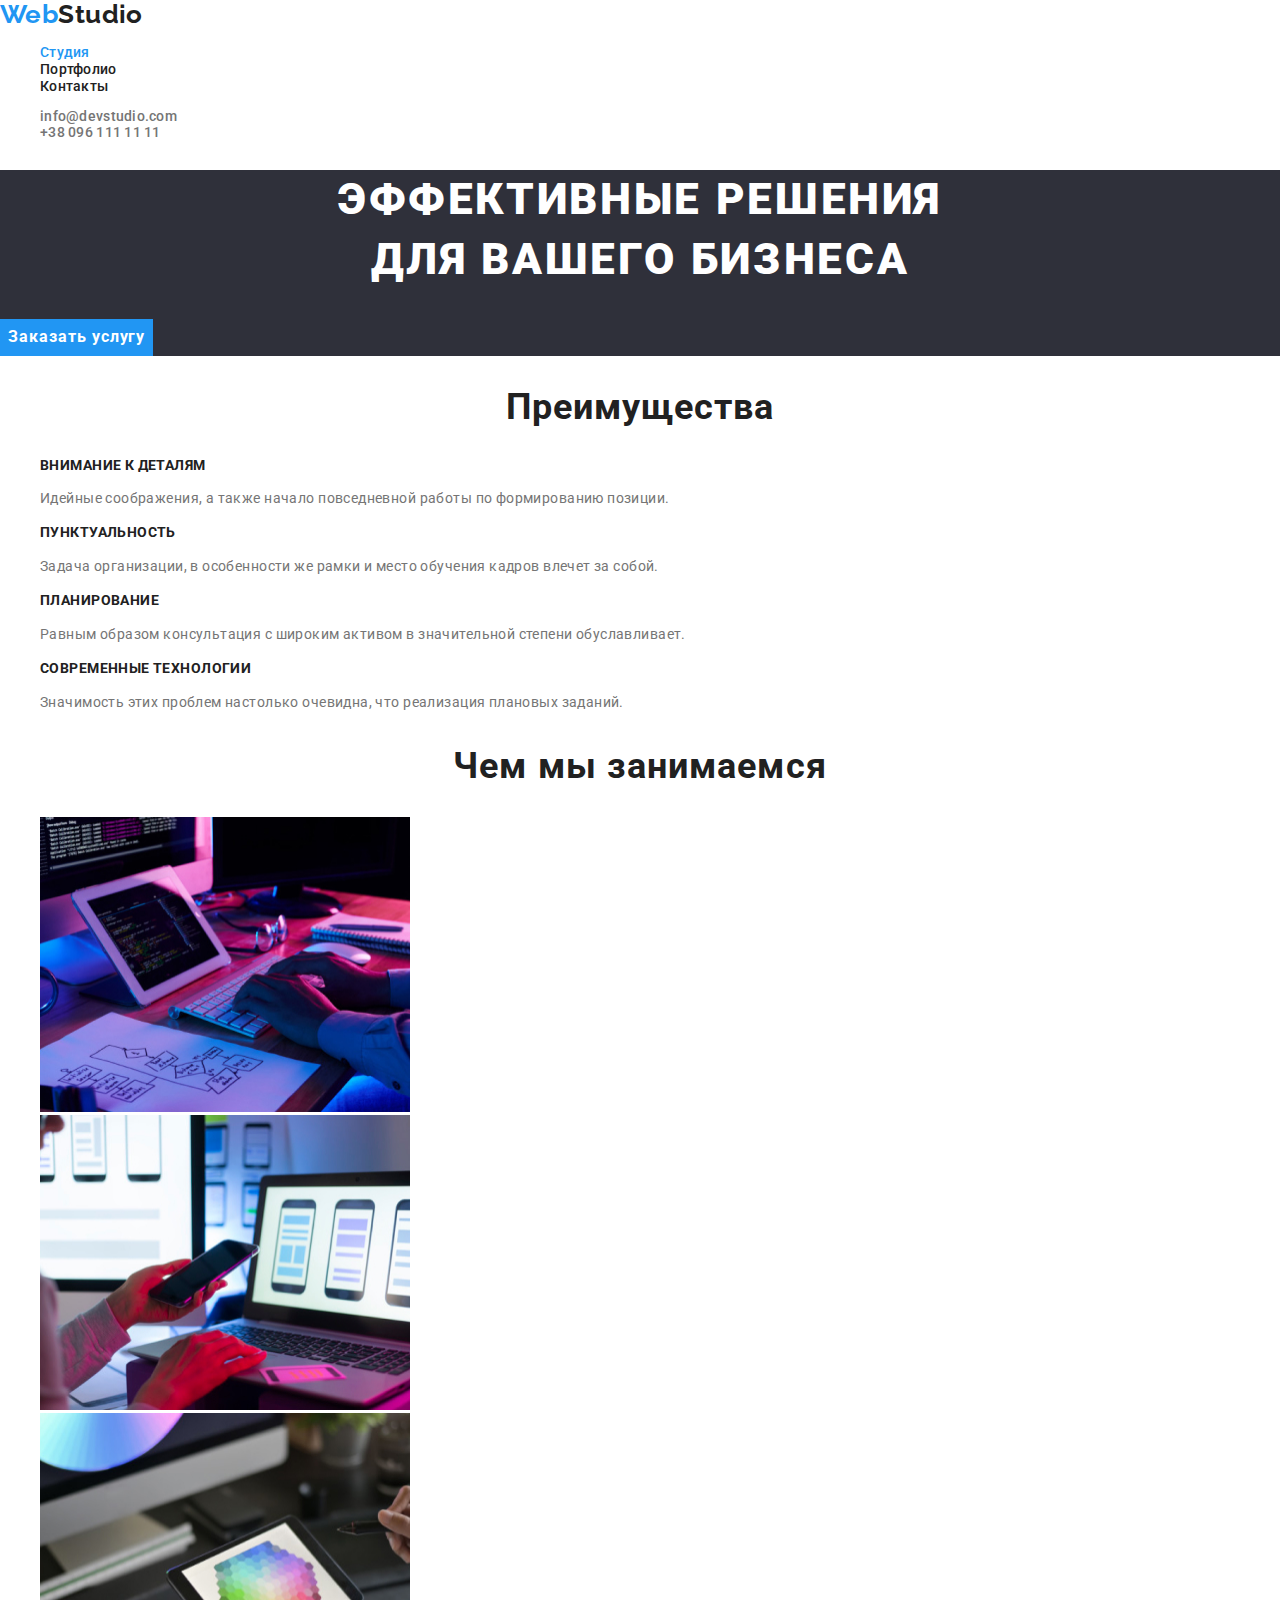
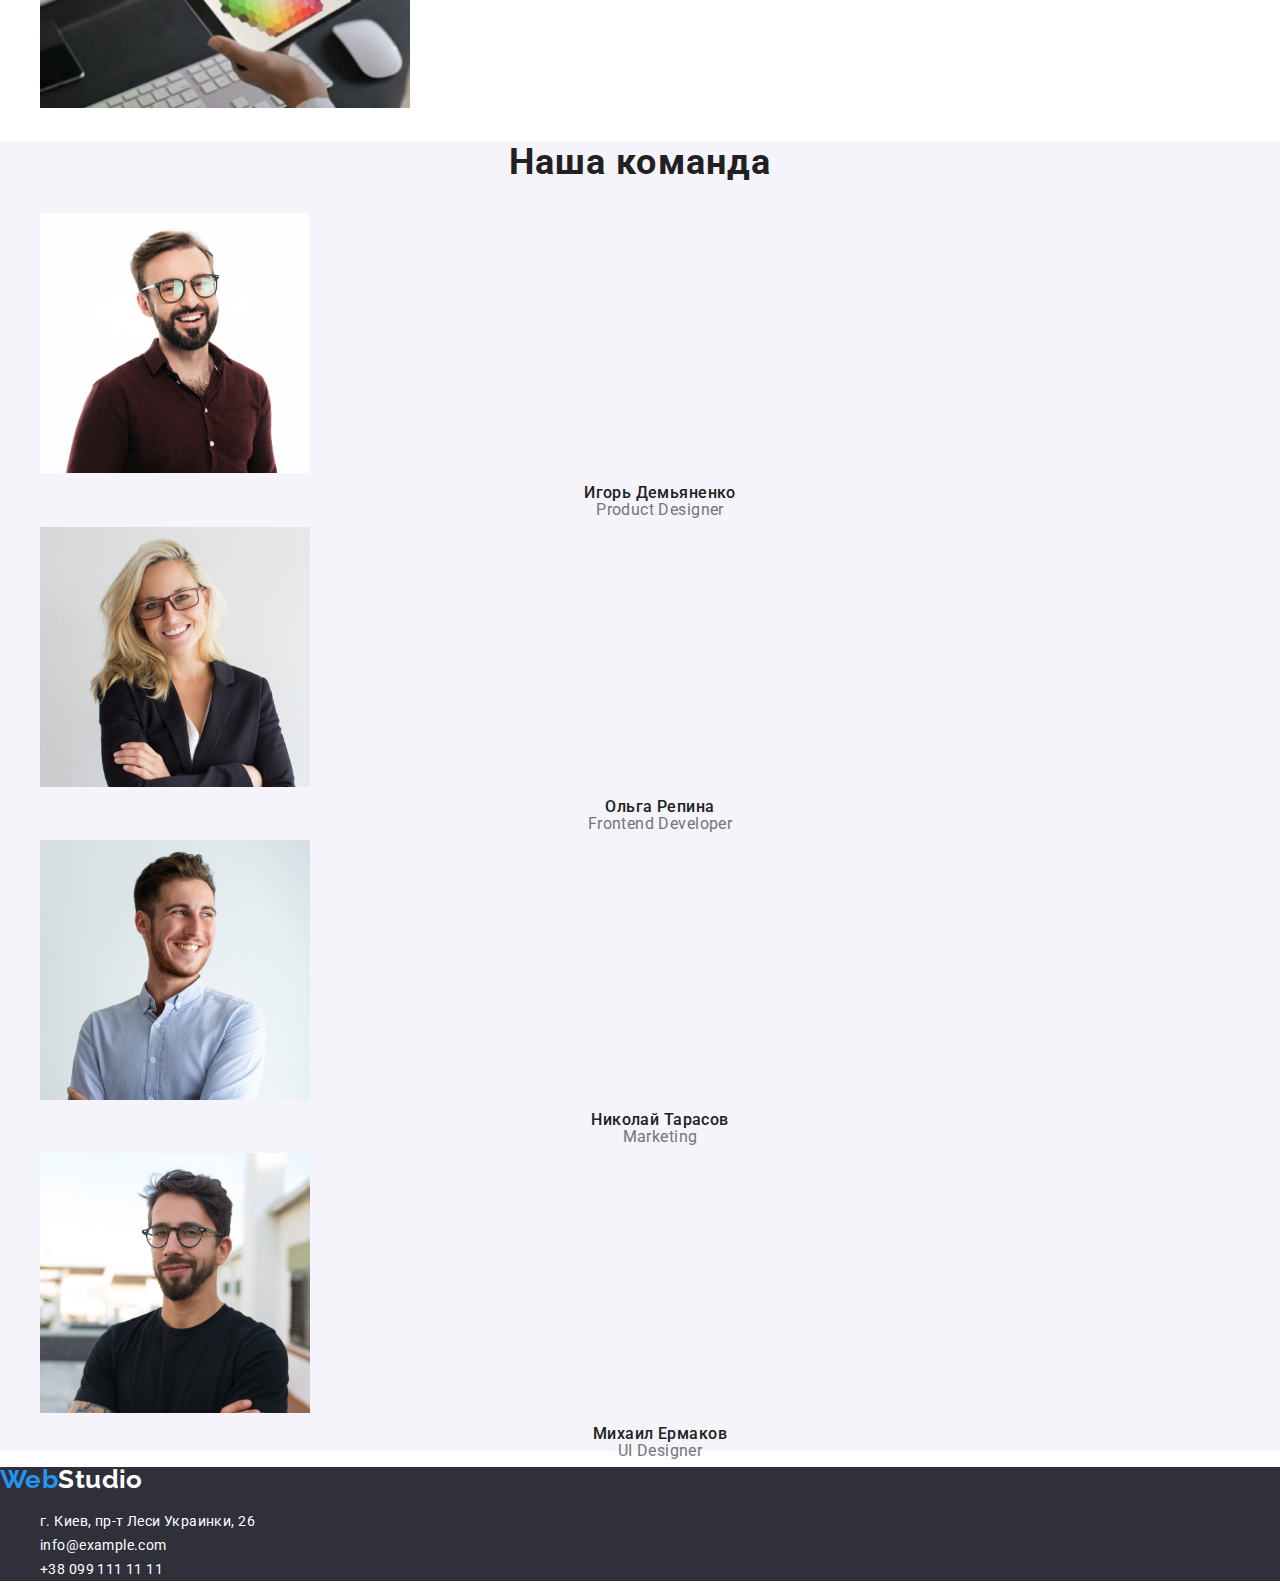
==== index.html @ 08027b49 "Начало работы над ДЗ 3" ====
<!DOCTYPE html>
<html lang="ru">
  <head>
    <meta charset="UTF-8" />
    <meta http-equiv="X-UA-Compatible" content="IE=edge" />
    <meta name="viewport" content="width=device-width, initial-scale=1.0" />
    <title>WebStudio</title>
    <link href="https://fonts.googleapis.com/css2?family=Raleway:wght@700&family=Roboto:wght@400;500;700;900&display=swap" rel="stylesheet">
    <link rel="stylesheet" href="https://cdnjs.cloudflare.com/ajax/libs/modern-normalize/1.1.0/modern-normalize.min.css">
    <link rel="stylesheet" href="./css/styles.css"/>
  </head>
  <body>
   <header>
    <div>
      <nav>
        <a href="#" class="logo">Web<span class="logo-black">Studio</span></a>
        <ul class="site-nav">
          <li><a href="#" class="link current">Студия</a></li>
          <li><a href="./portfolio.html">Портфолио</a></li>
          <li><a href="#">Контакты</a></li>
        </ul>
      </nav>
      <ul class="auth-nav">
        <li><a href="email:info@devstudio.com" class="auth-nav-mail">info@devstudio.com</a></li>
        <li><a href="tel:380961111111" class="auth-nav-mail"></a>+38 096 111 11 11</li>
      </ul>
    </div>
   </header>
   <main>
     <section class="hero">
      <div>
        <h1 class="hero-title">Эффективные решения <br> для вашего бизнеса</h1>
        <button class="button primary" type="button">Заказать услугу</button>
      </div>
     </section>
     <section class="section">
       <div>
        <h2 class="section-title">Преимущества</h2>
        <ul class="features">
          <li>
            <h3 class="title">Внимание к деталям</h3>
            <p class="text">
              Идейные соображения, а также начало повседневной работы по
              формированию позиции.
            </p>
          </li>
          <li>
            <h3 class="title">Пунктуальность</h3>
            <p class="text">
              Задача организации, в особенности же рамки и место обучения кадров
              влечет за собой.
            </p>
          </li>
          <li>
            <h3 class="title">Планирование</h3>
            <p class="text">
              Равным образом консультация с широким активом в значительной степени
              обуславливает.
            </p>
          </li>
          <li>
            <h3 class="title">Современные технологии</h3>
            <p class="text">
              Значимость этих проблем настолько очевидна, что реализация плановых
              заданий.
            </p>
          </li>
        </ul>
        <h2 class="section-title">Чем мы занимаемся</h2>
        <ul>
          <li>
            <img src="./img/layout.jpg" width="370" height="295" alt="Верстка" />
          </li>
          <li>
            <img src="./img/design.jpg" width="370" height="295" alt="Дизайн" />
          </li>
          <li>
            <img src="./img/registration.jpg" width="370" height="295" alt="Внешнее оформление" />
          </li>
        </ul>
       </div>
     </section>
     <section class="section-team">
       <div>
        <h2 class="section-title">Наша команда</h2>
        <ul class="work-list">
          <li>
            <img src="./img/demyanenko.jpg" width="270" height="260" alt="Игорь Демьяненко" />
            <h3 class="title-photo">Игорь Демьяненко</h3>
            <p class="text-photo">Product Designer</p>
          </li>
          <li>
            <img src="./img/repina.jpg" width="270" height="260" alt="Ольга Репина" />
            <h3 class="title-photo">Ольга Репина</h3>
            <p class="text-photo">Frontend Developer</p>
          </li>
          <li>
            <img src="./img/tarasov.jpg" width="270" height="260" alt="Николай Тарасов" />
            <h3 class="title-photo">Николай Тарасов</h3>
            <p class="text-photo">Marketing</p>
          </li>
          <li>
            <img src="./img/ermakov.jpg" width="270" height="260" alt="Михаил Ермаков" />
            <h3 class="title-photo">Михаил Ермаков</h3>
            <p class="text-photo">UI Designer</p>
          </li>
        </ul>
       </div>
     </section>
   </main>
   <footer class="footer">
     <div>
      <a href="#" class="logo">Web<span class="logo-white">Studio</span></a>
      <address>
        <ul>
          <li>
            <a href="https://bit.ly/3pXMvUd" target="_blank" rel="noopener noreferrer" class="logo-address">г. Киев, пр-т Леси
              Украинки, 26</a>
          </li>
          <li><a href="info@example.com" class="logo-address-mail">info@example.com</a></li>
          <li><a href="tel:380991111111" class="logo-address-mail">+38 099 111 11 11</a></li>
        </ul>
      </address>
     </div>
   </footer>
</body>
</html>
---- css/styles.css ----
:root {
    --primary-text-color: #757575;
    --title-text-color: #212121;
    --accent-color: #2196F3;
    --primary-white-color: #FFFFFF;
   --background-color: #2F303A;
   --background-color-alternativ: #F5F4FA;
   --accent-text-color: #188ce8;
}


body {
background-color: var(--primary-white-color);
color: var(--title-text-color);

font-family: Roboto, sans-serif;
font-size: 14px;
letter-spacing: 0.03em;
}
/* Logo */
.logo {
    color: var(--accent-color);
    font-family: Raleway, sans-serif;
    font-weight: 700;
    font-size: 26px;
    line-height: 1,19;
    text-decoration: none;
}
.logo-black {
    color: var(--title-text-color)
}
.logo-white {
    color: var(--primery-white-color)
}
ul {
    list-style: none;
}

/* site-nav */
.auth-nav {
    color: var(--primary-text-color);
    font-weight: 500;
    line-height: 1.14;
    text-decoration: none;
    letter-spacing: 0.02em;
}
.auth-nav:hover {
    color: var(--accent-color);
}
.auth-nav-mail {
    color: var(--primary-text-color);
    font-style: normal;
    text-decoration: none;  
}
.auth-nav-mail:hover {
    color: var(--accent-color);
}
.site-nav a {
    color: var(--title-text-color);
    font-weight: 500;
    font-size: 14px;
    line-height: 1.14;
    letter-spacing: 0.02em;
    text-decoration: none;
    font-style: normal;
}
.site-nav .link {
    color: var(--accent-color);
        text-decoration: none;
    font-style: normal;
}

.site-nav .link.current {
    color: var(--accent-color);
    
    
}

/* Hero */
.hero {
    background-color: var(--background-color);
}
.hero-title {
    color: var(--primary-white-color);
    font-weight: 900;
    font-size: 44px;
    line-height: 1.36;
    text-align: center;
    letter-spacing: 0.06em;
    text-transform: uppercase;
}

/* Section */
.section-team{
    background-color: var(--background-color-alternativ);
}
.section-title {
    color: var(--title-text-color);
    font-weight: 700;
    font-size: 36px;
    line-height: 1.17;
    text-align: center;
    letter-spacing: 0.03em;
    }

/* Features */
.title {
    color: var(--title-text-color);
    font-weight: 700;
    font-size: 14px;
    line-height: 1.14;
    text-transform: uppercase;
}
.title-photo {
    font-weight: 500;
    font-size: 16px;
    line-height: 1.19px;
    text-align: center;
}
.text {
    color: var(--primary-text-color);
      line-height: 1.71;
}
.text-photo {
    color: var(--primary-text-color);
     font-size: 16px;
     line-height: 1.19px;
     text-align: center;
}
/* Examples */
.work-list .title {
    color: var(--title-text-color);
}
/* Проекты */
.title-project {
    color: var(--title-text-color);
}
.projects-title {
    color: var(--title-text-color);
    font-weight: 700;
    font-size: 18px;
    line-height: 2;
    text-decoration: none;
    letter-spacing: 0.06em;
}
.projects-text {
    color: var(--primary-text-color);
    font-weight: 400;
    font-size: 16px;
    line-height: 1.88;
    }
    .photo {
        text-decoration: none;
        font-style: normal;
    }
/* button */
.button {
    font-weight: 700;
    font-size: 16px;
    line-height: 1.9;
    align-items: center;
    text-align: center;
    letter-spacing: 0.06em;
    border-color: transparent;
}

.button.primary {
    color: var(--primary-white-color);
    background-color: var(--accent-color);
    
}
.button.primary:focus,
.button.primary:hover {
  color: var(--primary-white-color);
    background-color: var(--accent-text-color);
}

.button.secondery {
    display: inline-block;
    border-radius: 4px;
    padding: 6px 22px;
    color: var(--title-text-color);
    background-color: var(--background-color-alternativ);
    
    
}
.button.secondery:focus,
.button.secondery:hover {
color: var(--primary-white-color);
background-color: var(--accent-color);
}
/* Footer */
.footer {
    background-color: var(--background-color);
    line-height: 24px;
    text-decoration: none;
    font-style: normal;
}
.logo-white {
    color: var(--primary-white-color);
}
.logo-address {
    color: var(--primary-white-color);
    text-decoration: none;
    font-style: normal;
}
.logo-address:hover{
color: var(--accent-color);
}
.logo-address-mail {
    color: var(--primary-white-color);
    text-decoration: none;
    font-style: normal;
}
.logo-address-mail:hover {
    color: var(--accent-color);
}
/* цвет основного текста  #212121*/

/* вторичный цвет текста  #757575*/

/* белый #FFFFFF */

/* акцент #2196F3 */

/* цвет футера #rgba(255, 255, 255, 0.6); */
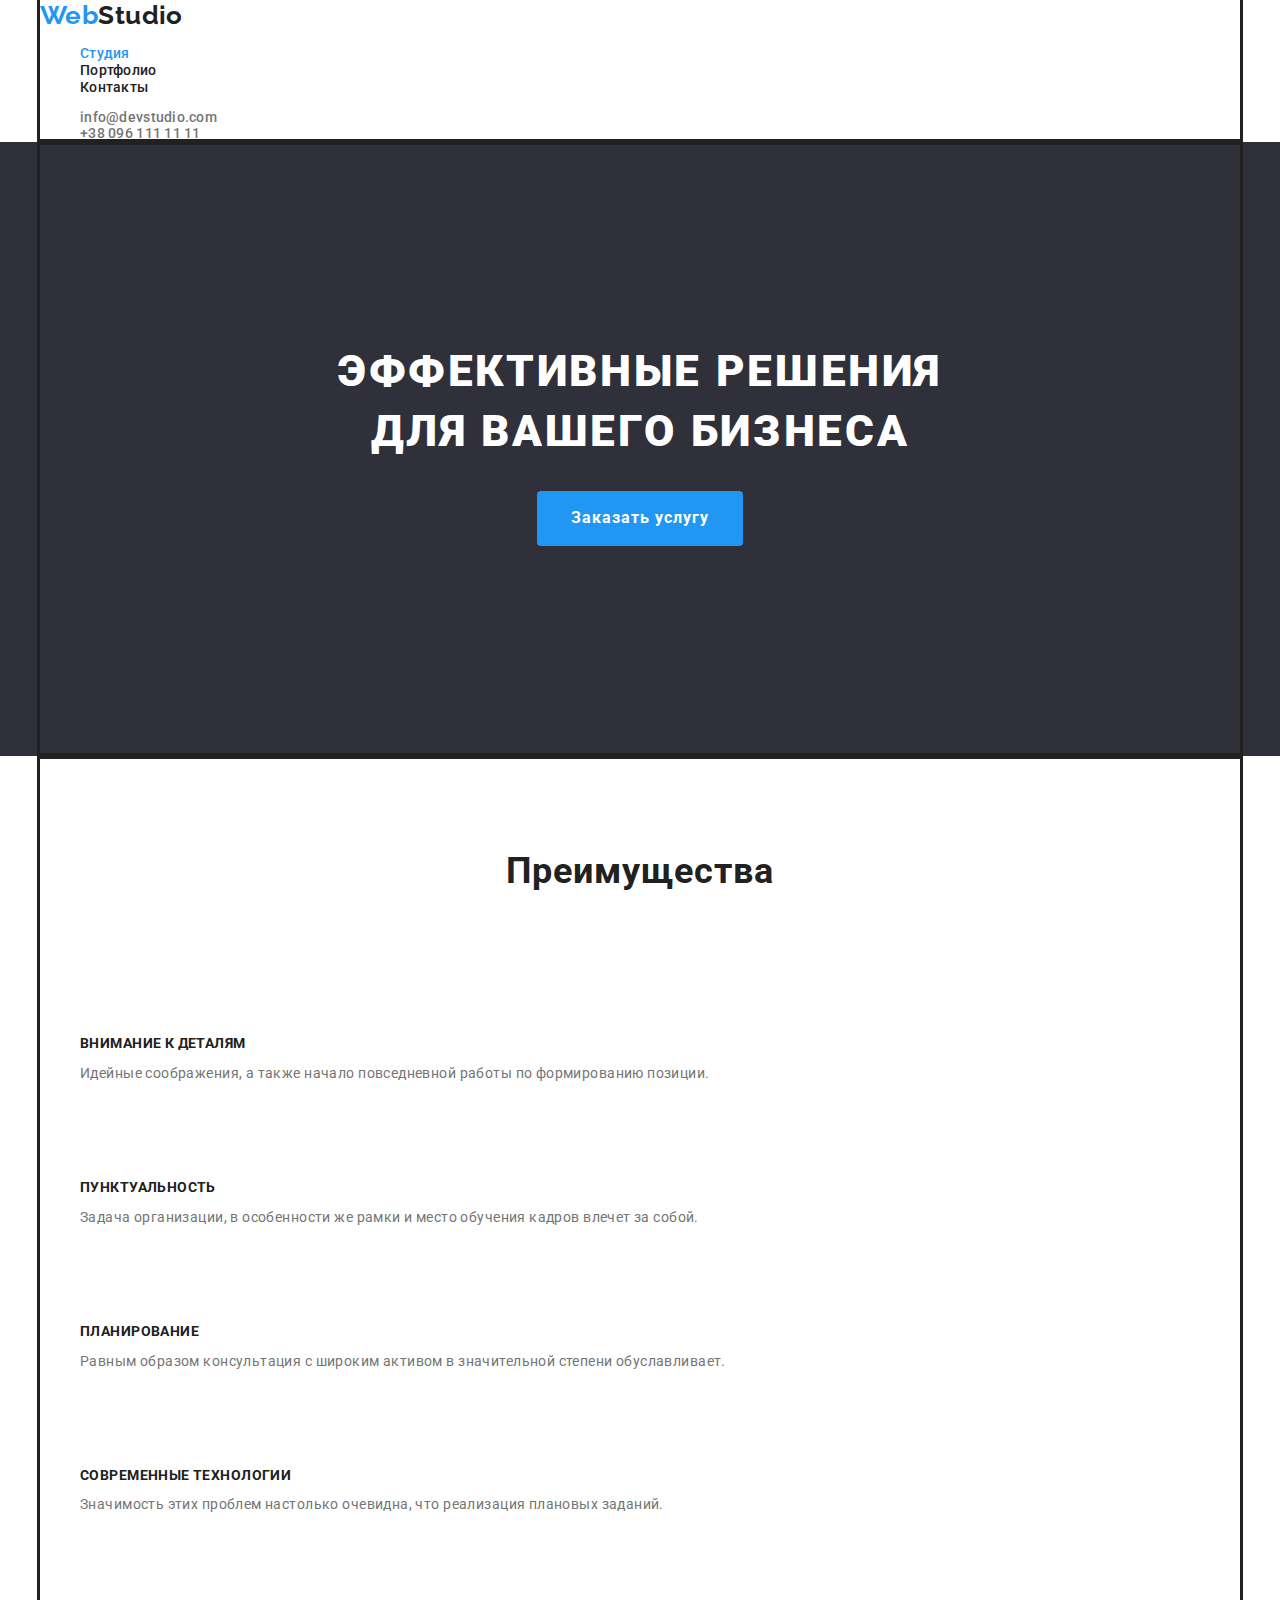
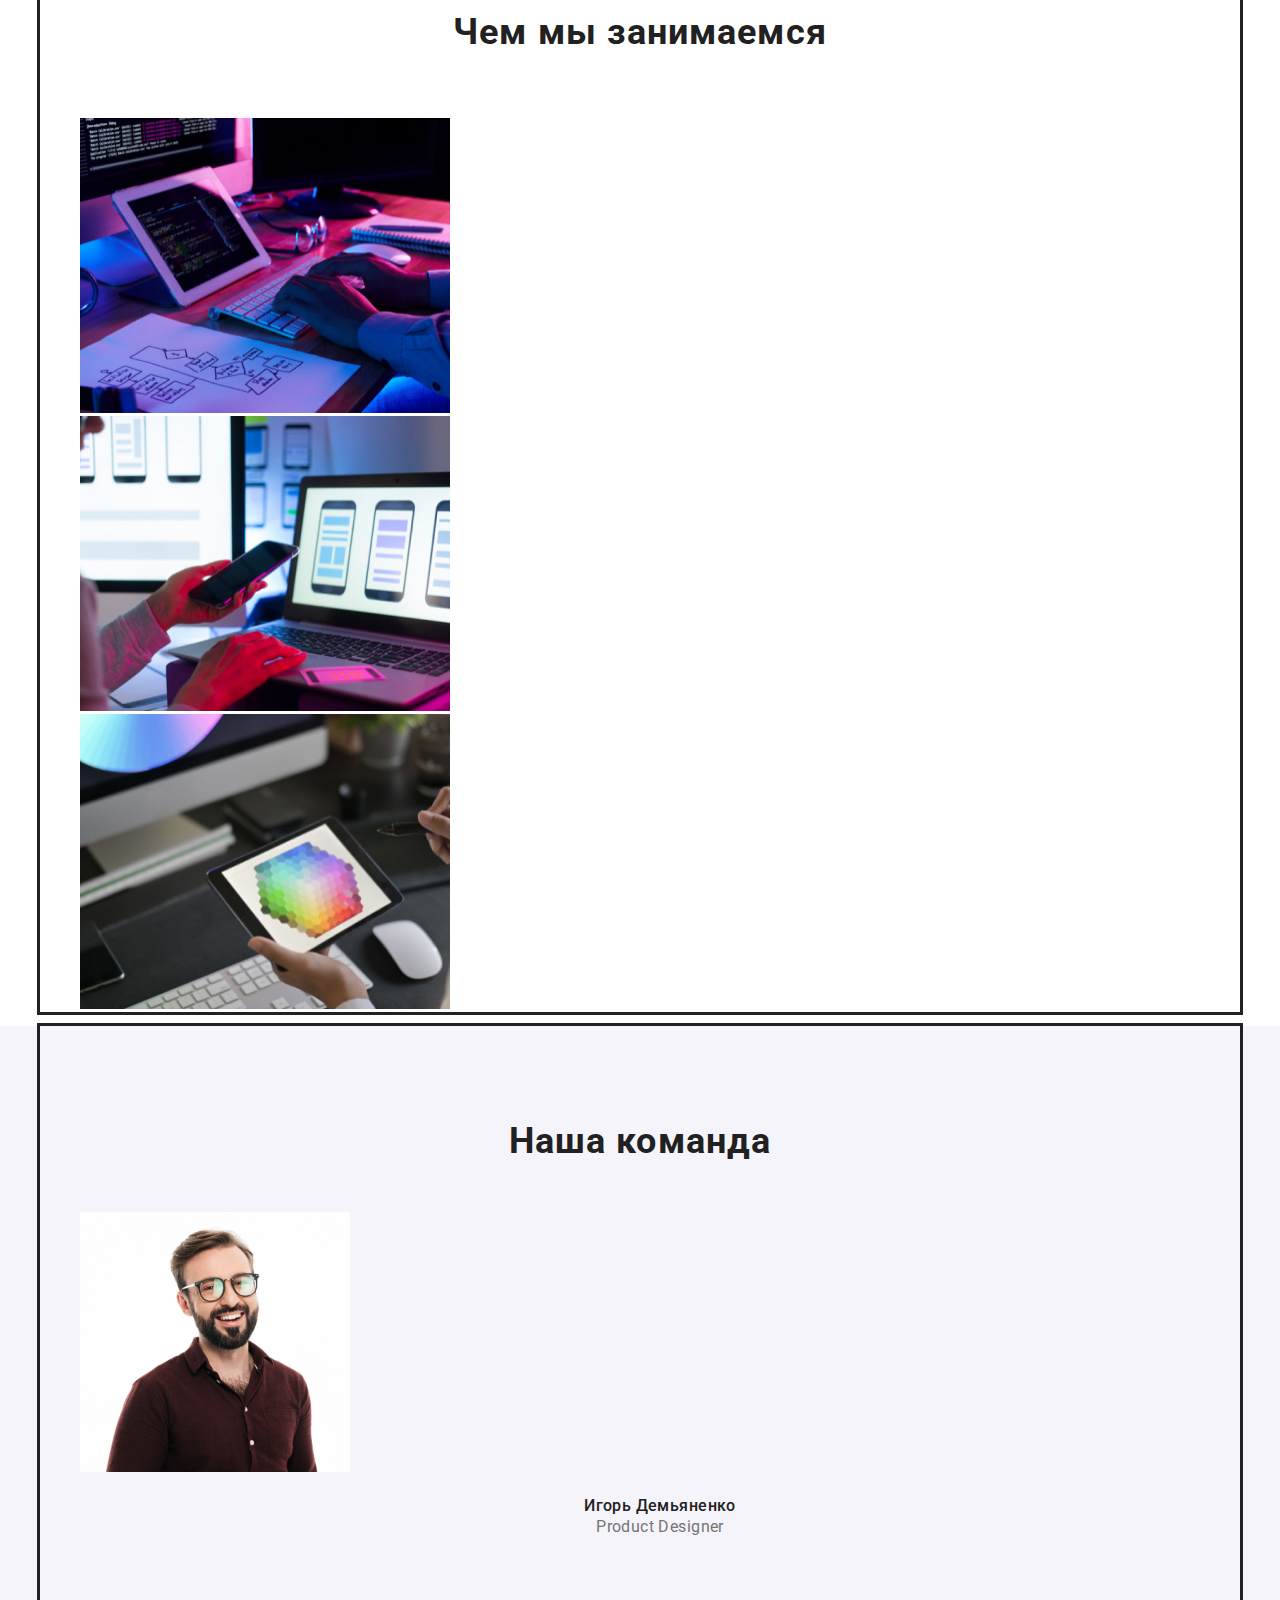
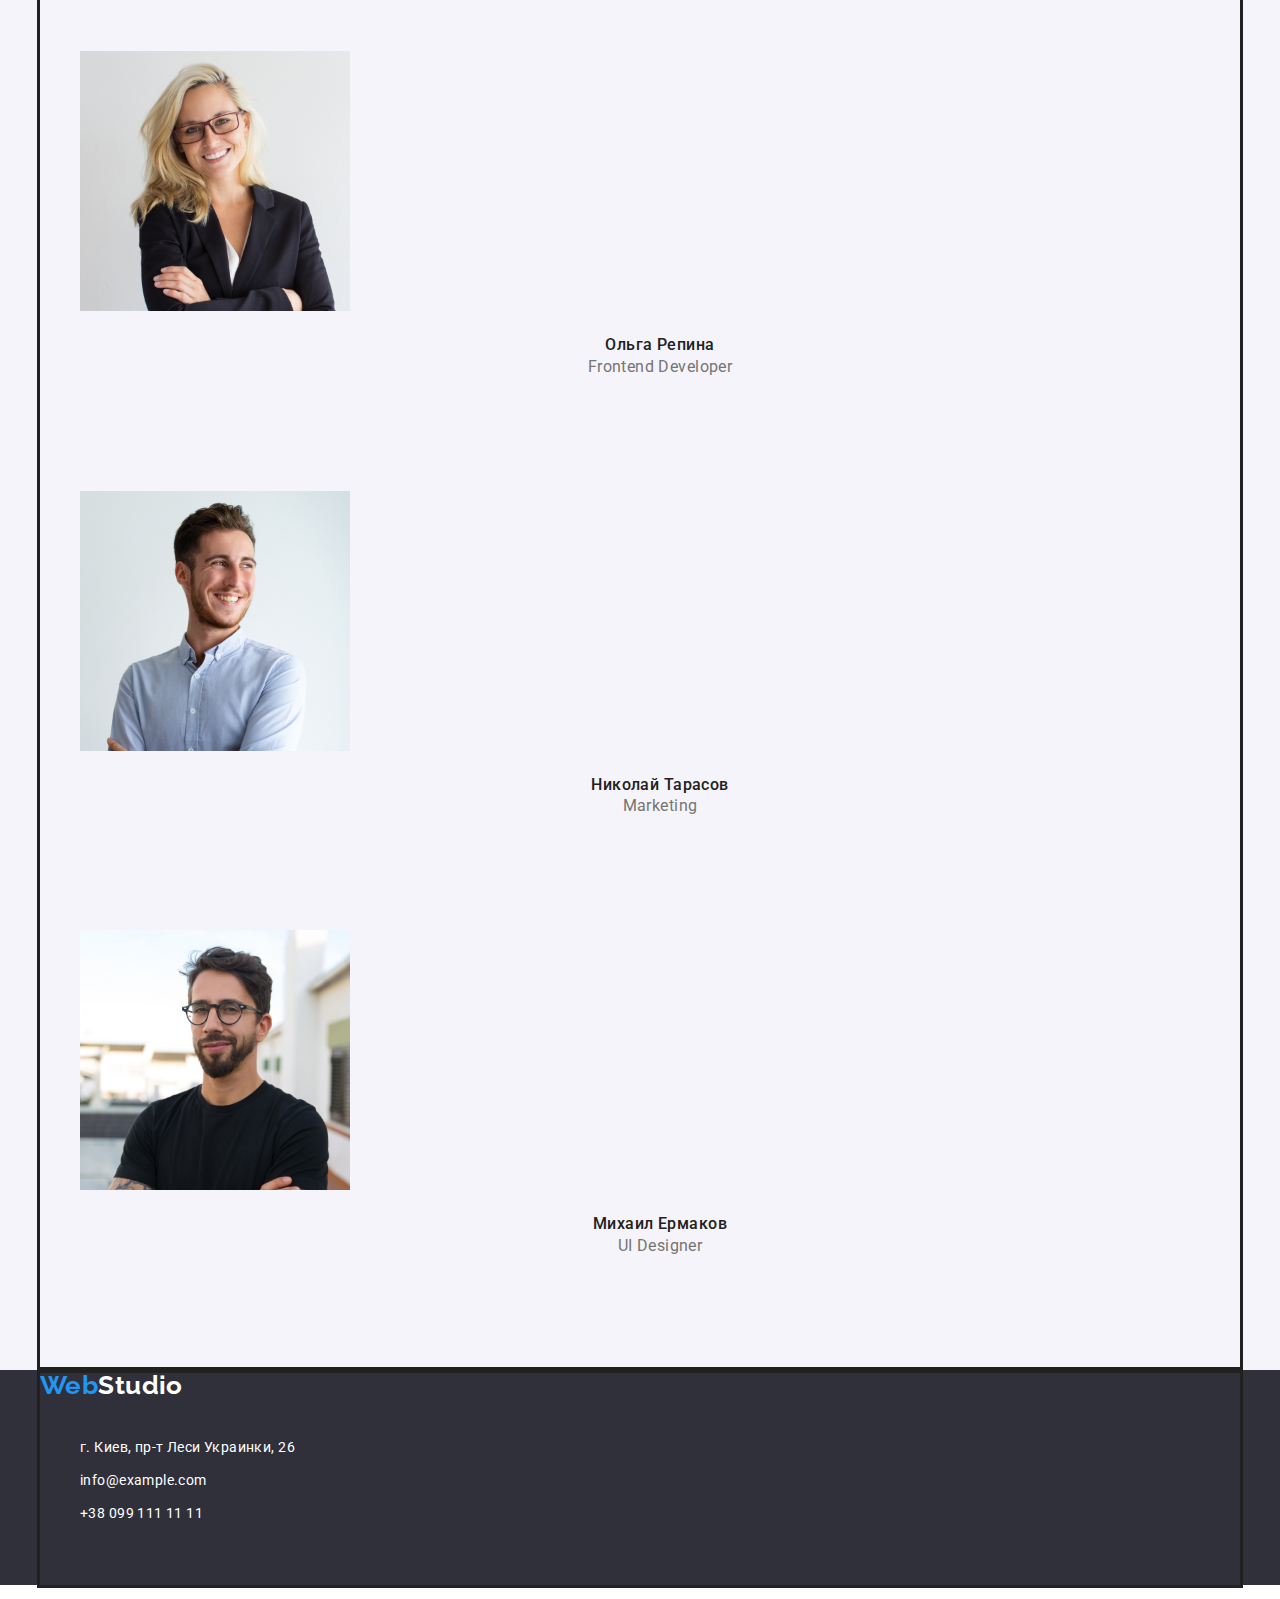
==== commit 4459e9e3: "Работа над геометрией стилей" ====
--- a/index.html
+++ b/index.html
@@ -11,7 +11,7 @@
   </head>
   <body>
    <header>
-    <div>
+    <div class="container">
       <nav>
         <a href="#" class="logo">Web<span class="logo-black">Studio</span></a>
         <ul class="site-nav">
@@ -28,13 +28,13 @@
    </header>
    <main>
      <section class="hero">
-      <div>
+      <div class="container">
         <h1 class="hero-title">Эффективные решения <br> для вашего бизнеса</h1>
         <button class="button primary" type="button">Заказать услугу</button>
       </div>
      </section>
      <section class="section">
-       <div>
+       <div class="container">
         <h2 class="section-title">Преимущества</h2>
         <ul class="features">
           <li>
@@ -81,25 +81,25 @@
        </div>
      </section>
      <section class="section-team">
-       <div>
+       <div class="container">
         <h2 class="section-title">Наша команда</h2>
         <ul class="work-list">
-          <li>
+          <li class="photo-team">
             <img src="./img/demyanenko.jpg" width="270" height="260" alt="Игорь Демьяненко" />
             <h3 class="title-photo">Игорь Демьяненко</h3>
             <p class="text-photo">Product Designer</p>
           </li>
-          <li>
+          <li class="photo-team">
             <img src="./img/repina.jpg" width="270" height="260" alt="Ольга Репина" />
             <h3 class="title-photo">Ольга Репина</h3>
             <p class="text-photo">Frontend Developer</p>
           </li>
-          <li>
+          <li class="photo-team">
             <img src="./img/tarasov.jpg" width="270" height="260" alt="Николай Тарасов" />
             <h3 class="title-photo">Николай Тарасов</h3>
             <p class="text-photo">Marketing</p>
           </li>
-          <li>
+          <li class="photo-team">
             <img src="./img/ermakov.jpg" width="270" height="260" alt="Михаил Ермаков" />
             <h3 class="title-photo">Михаил Ермаков</h3>
             <p class="text-photo">UI Designer</p>
@@ -109,16 +109,16 @@
      </section>
    </main>
    <footer class="footer">
-     <div>
+     <div class="container">
       <a href="#" class="logo">Web<span class="logo-white">Studio</span></a>
       <address>
         <ul>
-          <li>
+          <li class="adress">
             <a href="https://bit.ly/3pXMvUd" target="_blank" rel="noopener noreferrer" class="logo-address">г. Киев, пр-т Леси
               Украинки, 26</a>
           </li>
-          <li><a href="info@example.com" class="logo-address-mail">info@example.com</a></li>
-          <li><a href="tel:380991111111" class="logo-address-mail">+38 099 111 11 11</a></li>
+          <li class="adress-mail"><a href="info@example.com" class="logo-address-mail">info@example.com</a></li>
+          <li class="adress-phone"><a href="tel:380991111111" class="logo-address-mail">+38 099 111 11 11</a></li>
         </ul>
       </address>
      </div>
--- a/css/styles.css
+++ b/css/styles.css
@@ -17,15 +17,23 @@
 font-size: 14px;
 letter-spacing: 0.03em;
 }
+.container {
+    margin-left: auto;
+    margin-right: auto;
+    width: 1200px;
+outline-style: solid;
+
+}
 /* Logo */
 .logo {
     color: var(--accent-color);
     font-family: Raleway, sans-serif;
     font-weight: 700;
     font-size: 26px;
-    line-height: 1,19;
-    text-decoration: none;
-}
+    line-height: 1.19;
+    text-decoration: none;
+}
+
 .logo-black {
     color: var(--title-text-color)
 }
@@ -38,6 +46,8 @@
 
 /* site-nav */
 .auth-nav {
+    margin-top: 0;
+    margin-bottom: 0;
     color: var(--primary-text-color);
     font-weight: 500;
     line-height: 1.14;
@@ -65,8 +75,10 @@
     font-style: normal;
 }
 .site-nav .link {
-    color: var(--accent-color);
-        text-decoration: none;
+    margin: 0;
+    padding: 0;
+    color: var(--accent-color);
+    text-decoration: none;
     font-style: normal;
 }
 
@@ -75,12 +87,15 @@
     
     
 }
-
 /* Hero */
 .hero {
     background-color: var(--background-color);
-}
+    text-align: center;
+    }
 .hero-title {
+    margin-top: 0;
+    margin-bottom: 30px;
+    padding-top: 200px;
     color: var(--primary-white-color);
     font-weight: 900;
     font-size: 44px;
@@ -91,10 +106,20 @@
 }
 
 /* Section */
+.section {
+margin-top: 0;
+margin-bottom: 0;
+}
 .section-team{
+    margin-top: 0;
+    margin-bottom: 0;
     background-color: var(--background-color-alternativ);
 }
 .section-title {
+    margin-top: 0;
+    margin-bottom: 0;
+    padding-top: 94px;
+    padding-bottom: 50px;
     color: var(--title-text-color);
     font-weight: 700;
     font-size: 36px;
@@ -104,24 +129,45 @@
     }
 
 /* Features */
+.features {
+    margin-top: 0;
+    margin-bottom: 0;
+}
 .title {
+    margin-top: 0;
+    margin-bottom: 0;
+    padding-top: 94px;
     color: var(--title-text-color);
     font-weight: 700;
     font-size: 14px;
     line-height: 1.14;
     text-transform: uppercase;
 }
+.photo-team {
+padding-bottom: 94px;
+}
 .title-photo {
+    margin-top: 0;
+    margin-bottom: 0;
+    padding-top: 30px;
+    padding-bottom: 10px;
     font-weight: 500;
     font-size: 16px;
     line-height: 1.19px;
     text-align: center;
 }
 .text {
+    margin-top: 0;
+    margin-bottom: 0;
+    padding-top: 10px;
     color: var(--primary-text-color);
       line-height: 1.71;
 }
 .text-photo {
+    margin-top: 0;
+    margin-bottom: 0;
+    padding-top: 10px;
+    padding-bottom: 30px;
     color: var(--primary-text-color);
      font-size: 16px;
      line-height: 1.19px;
@@ -129,7 +175,11 @@
 }
 /* Examples */
 .work-list .title {
-    color: var(--title-text-color);
+     color: var(--title-text-color);
+}
+.work-list {
+ margin-top: 0;
+ margin-bottom: 0;
 }
 /* Проекты */
 .title-project {
@@ -153,11 +203,16 @@
         text-decoration: none;
         font-style: normal;
     }
+    .photo-class {
+        margin-top: 0;
+        margin-bottom: 30px;
+    }
 /* button */
 .button {
     font-weight: 700;
     font-size: 16px;
     line-height: 1.9;
+    border-radius: 4px;
     align-items: center;
     text-align: center;
     letter-spacing: 0.06em;
@@ -165,6 +220,9 @@
 }
 
 .button.primary {
+    margin-top: 0;
+    margin-bottom: 210px;
+    padding: 10px 32px;
     color: var(--primary-white-color);
     background-color: var(--accent-color);
     
@@ -176,8 +234,9 @@
 }
 
 .button.secondery {
+    margin-top: 0;
+    margin-bottom:50px;
     display: inline-block;
-    border-radius: 4px;
     padding: 6px 22px;
     color: var(--title-text-color);
     background-color: var(--background-color-alternativ);
@@ -191,11 +250,24 @@
 }
 /* Footer */
 .footer {
+    margin-top: 0;
+    margin-bottom: 0;
     background-color: var(--background-color);
     line-height: 24px;
     text-decoration: none;
     font-style: normal;
 }
+.adress {
+   padding-top: 20px;
+}
+.adress-mail {
+    padding-top: 9px;
+    padding-bottom: 9px;
+}
+.adress-phone {
+    padding-top: 0;
+    padding-bottom: 60px;
+}
 .logo-white {
     color: var(--primary-white-color);
 }
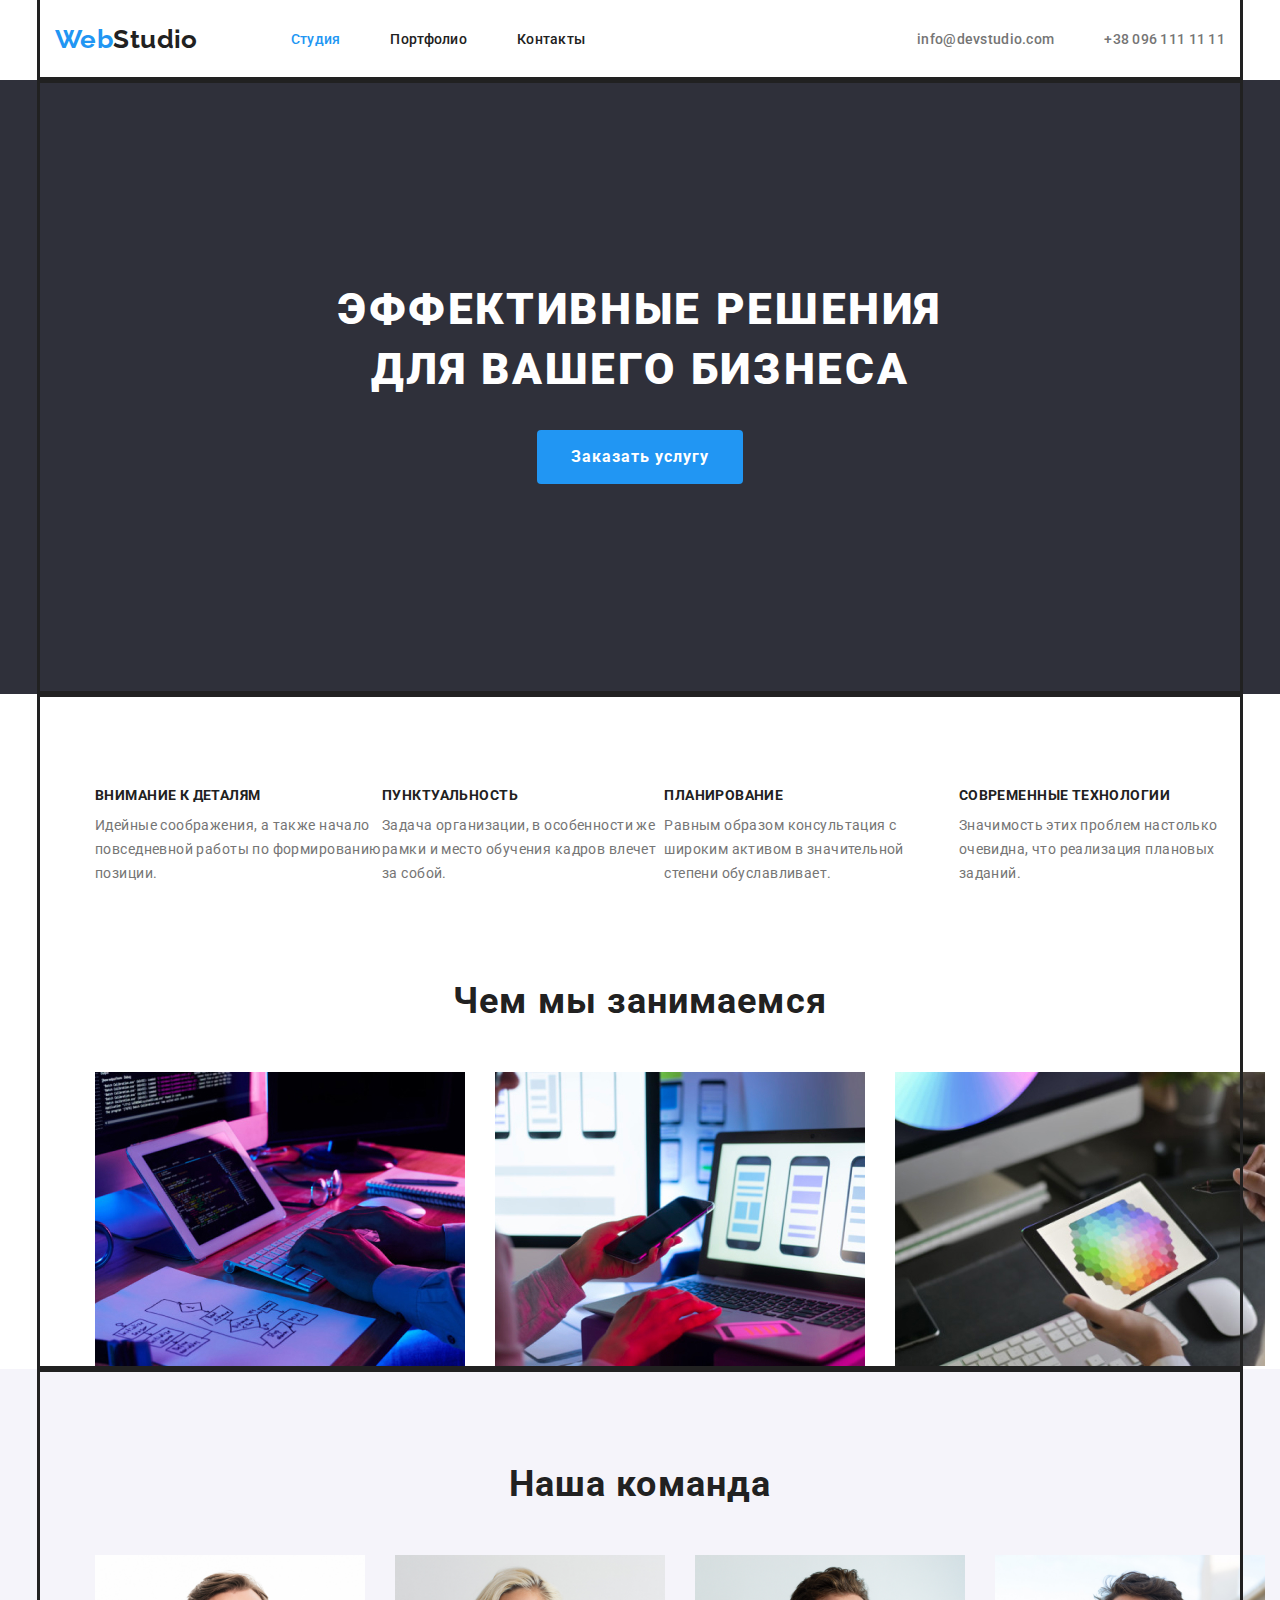
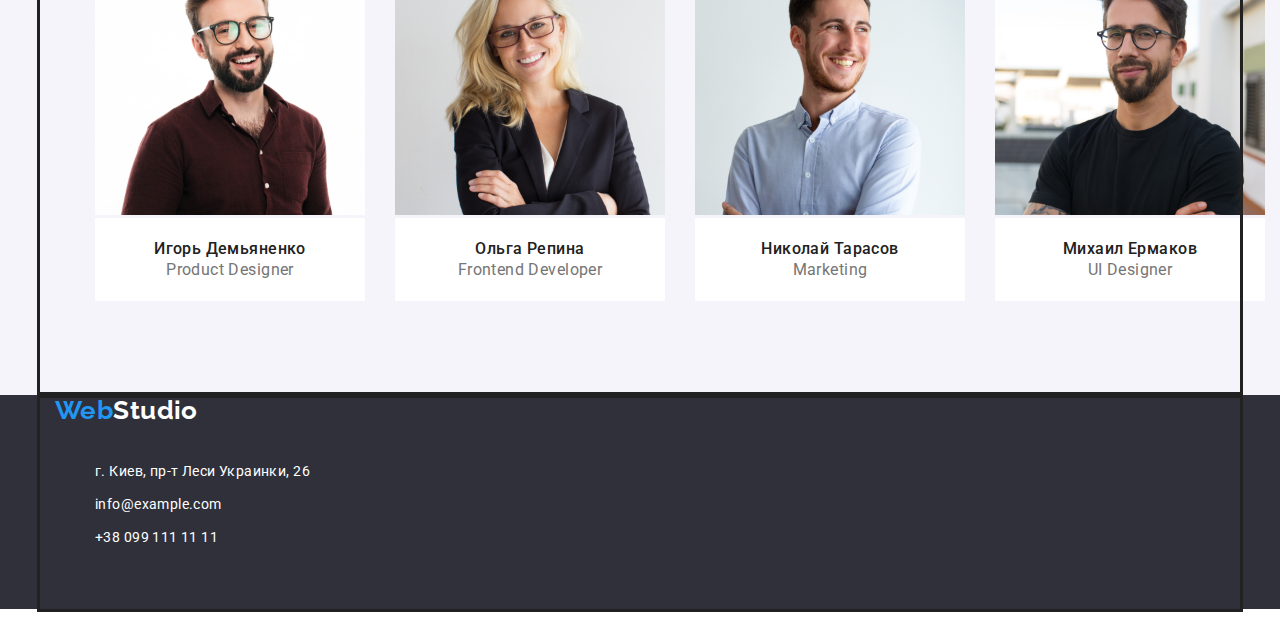
==== commit 99f4ba6d: "Работа над Fleks" ====
--- a/index.html
+++ b/index.html
@@ -10,19 +10,19 @@
     <link rel="stylesheet" href="./css/styles.css"/>
   </head>
   <body>
-   <header>
-    <div class="container">
-      <nav>
-        <a href="#" class="logo">Web<span class="logo-black">Studio</span></a>
+   <header class="page-header">
+    <div class="container main-nav">
+      <nav class="nav">
+        <a href="#" class="logo first">Web<span class="logo-black">Studio</span></a>
         <ul class="site-nav">
-          <li><a href="#" class="link current">Студия</a></li>
-          <li><a href="./portfolio.html">Портфолио</a></li>
-          <li><a href="#">Контакты</a></li>
+          <li class="item"><a href="#" class="link current">Студия</a></li>
+          <li class="item"><a href="./portfolio.html">Портфолио</a></li>
+          <li class="item"><a href="#">Контакты</a></li>
         </ul>
       </nav>
       <ul class="auth-nav">
-        <li><a href="email:info@devstudio.com" class="auth-nav-mail">info@devstudio.com</a></li>
-        <li><a href="tel:380961111111" class="auth-nav-mail"></a>+38 096 111 11 11</li>
+        <li class="item"><a href="email:info@devstudio.com" class="auth-nav-mail">info@devstudio.com</a></li>
+        <li class="item"><a href="tel:380961111111" class="auth-nav-mail"></a>+38 096 111 11 11</li>
       </ul>
     </div>
    </header>
@@ -35,49 +35,50 @@
      </section>
      <section class="section">
        <div class="container">
-        <h2 class="section-title">Преимущества</h2>
-        <ul class="features">
-          <li>
-            <h3 class="title">Внимание к деталям</h3>
-            <p class="text">
-              Идейные соображения, а также начало повседневной работы по
-              формированию позиции.
-            </p>
-          </li>
-          <li>
-            <h3 class="title">Пунктуальность</h3>
-            <p class="text">
-              Задача организации, в особенности же рамки и место обучения кадров
-              влечет за собой.
-            </p>
-          </li>
-          <li>
-            <h3 class="title">Планирование</h3>
-            <p class="text">
-              Равным образом консультация с широким активом в значительной степени
-              обуславливает.
-            </p>
-          </li>
-          <li>
-            <h3 class="title">Современные технологии</h3>
-            <p class="text">
-              Значимость этих проблем настолько очевидна, что реализация плановых
-              заданий.
-            </p>
-          </li>
-        </ul>
-        <h2 class="section-title">Чем мы занимаемся</h2>
-        <ul>
-          <li>
-            <img src="./img/layout.jpg" width="370" height="295" alt="Верстка" />
-          </li>
-          <li>
-            <img src="./img/design.jpg" width="370" height="295" alt="Дизайн" />
-          </li>
-          <li>
-            <img src="./img/registration.jpg" width="370" height="295" alt="Внешнее оформление" />
-          </li>
-        </ul>
+          <h2 class="section-title name">Преимущества</h2>
+          <ul class="features">
+            <li>
+              <h3 class="title">Внимание к деталям</h3>
+              <p class="text">
+                Идейные соображения, а также начало повседневной работы по
+                формированию позиции.
+              </p>
+            </li>
+            <li>
+              <h3 class="title">Пунктуальность</h3>
+              <p class="text">
+                Задача организации, в особенности же рамки и место обучения кадров
+                влечет за собой.
+              </p>
+            </li>
+            <li>
+              <h3 class="title">Планирование</h3>
+              <p class="text">
+                Равным образом консультация с широким активом в значительной степени
+                обуславливает.
+              </p>
+            </li>
+            <li>
+              <h3 class="title">Современные технологии</h3>
+              <p class="text">
+                Значимость этих проблем настолько очевидна, что реализация плановых
+                заданий.
+              </p>
+            </li>
+          </ul>
+          <h2 class="section-title">Чем мы занимаемся</h2>
+          <ul class="imag">
+            <li class="work">
+              <img src="./img/layout.jpg" width="370" height="294" alt="Верстка" />
+            </li>
+            <li class="work">
+              <img src="./img/design.jpg" width="370" height="294" alt="Дизайн" />
+            </li>
+            <li class="work">
+              <img src="./img/registration.jpg" width="370" height="294" alt="Внешнее оформление" />
+            </li>
+          </ul>
+       
        </div>
      </section>
      <section class="section-team">
@@ -86,23 +87,31 @@
         <ul class="work-list">
           <li class="photo-team">
             <img src="./img/demyanenko.jpg" width="270" height="260" alt="Игорь Демьяненко" />
-            <h3 class="title-photo">Игорь Демьяненко</h3>
-            <p class="text-photo">Product Designer</p>
+            <div class="optional">
+              <h3 class="title-photo">Игорь Демьяненко</h3>
+              <p class="text-photo">Product Designer</p>
+            </div>
           </li>
           <li class="photo-team">
             <img src="./img/repina.jpg" width="270" height="260" alt="Ольга Репина" />
-            <h3 class="title-photo">Ольга Репина</h3>
-            <p class="text-photo">Frontend Developer</p>
+           <div class="optional">
+              <h3 class="title-photo">Ольга Репина</h3>
+              <p class="text-photo">Frontend Developer</p>
+           </div>
           </li>
           <li class="photo-team">
             <img src="./img/tarasov.jpg" width="270" height="260" alt="Николай Тарасов" />
-            <h3 class="title-photo">Николай Тарасов</h3>
-            <p class="text-photo">Marketing</p>
+            <div class="optional">
+              <h3 class="title-photo">Николай Тарасов</h3>
+              <p class="text-photo">Marketing</p>
+            </div>
           </li>
           <li class="photo-team">
             <img src="./img/ermakov.jpg" width="270" height="260" alt="Михаил Ермаков" />
-            <h3 class="title-photo">Михаил Ермаков</h3>
-            <p class="text-photo">UI Designer</p>
+            <div class="optional">
+              <h3 class="title-photo">Михаил Ермаков</h3>
+              <p class="text-photo">UI Designer</p>
+            </div>
           </li>
         </ul>
        </div>
--- a/css/styles.css
+++ b/css/styles.css
@@ -21,11 +21,23 @@
     margin-left: auto;
     margin-right: auto;
     width: 1200px;
+    padding-left: 15px;
+    padding-right: 15px;
 outline-style: solid;
 
+}
+/* Main-nav */
+.main-nav {
+    display: flex;
+    align-items: center;
+    
+}
+.nav {
+    display: flex;
 }
 /* Logo */
 .logo {
+    display: block;
     color: var(--accent-color);
     font-family: Raleway, sans-serif;
     font-weight: 700;
@@ -33,6 +45,11 @@
     line-height: 1.19;
     text-decoration: none;
 }
+.first {
+   padding-top: 24px;
+   padding-bottom: 25px;
+   
+}
 
 .logo-black {
     color: var(--title-text-color)
@@ -44,16 +61,24 @@
     list-style: none;
 }
 
-/* site-nav */
+/* auth-nav */
 .auth-nav {
-    margin-top: 0;
-    margin-bottom: 0;
+    display: flex;
+    margin-top: 0;
+    margin-bottom: 0;
+    margin-left: auto;
+    padding-top: 32px;
+    padding-bottom: 32px;
+
     color: var(--primary-text-color);
     font-weight: 500;
     line-height: 1.14;
     text-decoration: none;
     letter-spacing: 0.02em;
 }
+.auth-nav .item + .item{
+    margin-left: 50px;
+    }
 .auth-nav:hover {
     color: var(--accent-color);
 }
@@ -65,7 +90,24 @@
 .auth-nav-mail:hover {
     color: var(--accent-color);
 }
+/* site-nav */
+.site-nav {
+display: flex;
+margin-top: 0;
+margin-bottom: 0;
+padding-left: 93px;
+}
+.site-nav .item {
+    margin-right: 50px;
+}
+.site-nav .item:last-child {
+margin-right: 0;
+}
 .site-nav a {
+    display: block;
+    padding-top: 32px;
+    padding-bottom: 32px;
+
     color: var(--title-text-color);
     font-weight: 500;
     font-size: 14px;
@@ -75,14 +117,20 @@
     font-style: normal;
 }
 .site-nav .link {
-    margin: 0;
-    padding: 0;
+   
+    margin-top: 0;
+    margin-bottom: 0;
+
     color: var(--accent-color);
     text-decoration: none;
     font-style: normal;
 }
 
 .site-nav .link.current {
+    display: block;
+    padding-top: 32px;
+    padding-bottom: 32px;
+
     color: var(--accent-color);
     
     
@@ -96,6 +144,7 @@
     margin-top: 0;
     margin-bottom: 30px;
     padding-top: 200px;
+
     color: var(--primary-white-color);
     font-weight: 900;
     font-size: 44px;
@@ -104,7 +153,9 @@
     letter-spacing: 0.06em;
     text-transform: uppercase;
 }
-
+.name{
+    display: none;
+}
 /* Section */
 .section {
 margin-top: 0;
@@ -120,6 +171,7 @@
     margin-bottom: 0;
     padding-top: 94px;
     padding-bottom: 50px;
+
     color: var(--title-text-color);
     font-weight: 700;
     font-size: 36px;
@@ -127,9 +179,21 @@
     text-align: center;
     letter-spacing: 0.03em;
     }
-
+.imag {
+    display: block;
+    display: flex;
+    margin-top: 0;
+    margin-bottom: 0;
+}
+.imag .work {
+    margin-right: 30px;
+}
+.imag .work:last-child{
+    margin-right:0;
+}
 /* Features */
 .features {
+    display: flex;
     margin-top: 0;
     margin-bottom: 0;
 }
@@ -137,6 +201,7 @@
     margin-top: 0;
     margin-bottom: 0;
     padding-top: 94px;
+    
     color: var(--title-text-color);
     font-weight: 700;
     font-size: 14px;
@@ -144,13 +209,23 @@
     text-transform: uppercase;
 }
 .photo-team {
-padding-bottom: 94px;
+    margin-top: 0;
+    margin-bottom: 0;
+    padding-bottom: 94px;
+   
+}
+.optional {
+    margin-top: 0;
+    margin-bottom: 0;
+    background-color: var(--primary-white-color);
+
 }
 .title-photo {
     margin-top: 0;
     margin-bottom: 0;
     padding-top: 30px;
     padding-bottom: 10px;
+
     font-weight: 500;
     font-size: 16px;
     line-height: 1.19px;
@@ -160,6 +235,7 @@
     margin-top: 0;
     margin-bottom: 0;
     padding-top: 10px;
+
     color: var(--primary-text-color);
       line-height: 1.71;
 }
@@ -168,6 +244,7 @@
     margin-bottom: 0;
     padding-top: 10px;
     padding-bottom: 30px;
+
     color: var(--primary-text-color);
      font-size: 16px;
      line-height: 1.19px;
@@ -178,8 +255,12 @@
      color: var(--title-text-color);
 }
 .work-list {
- margin-top: 0;
- margin-bottom: 0;
+    display: flex;
+    margin-top: 0;
+    margin-bottom: 0;
+}
+.work-list .photo-team {
+    margin-right: 30px;
 }
 /* Проекты */
 .title-project {
@@ -223,6 +304,7 @@
     margin-top: 0;
     margin-bottom: 210px;
     padding: 10px 32px;
+
     color: var(--primary-white-color);
     background-color: var(--accent-color);
     
@@ -234,10 +316,11 @@
 }
 
 .button.secondery {
+    display: inline-block;
     margin-top: 0;
     margin-bottom:50px;
-    display: inline-block;
     padding: 6px 22px;
+
     color: var(--title-text-color);
     background-color: var(--background-color-alternativ);
     
@@ -252,6 +335,7 @@
 .footer {
     margin-top: 0;
     margin-bottom: 0;
+
     background-color: var(--background-color);
     line-height: 24px;
     text-decoration: none;
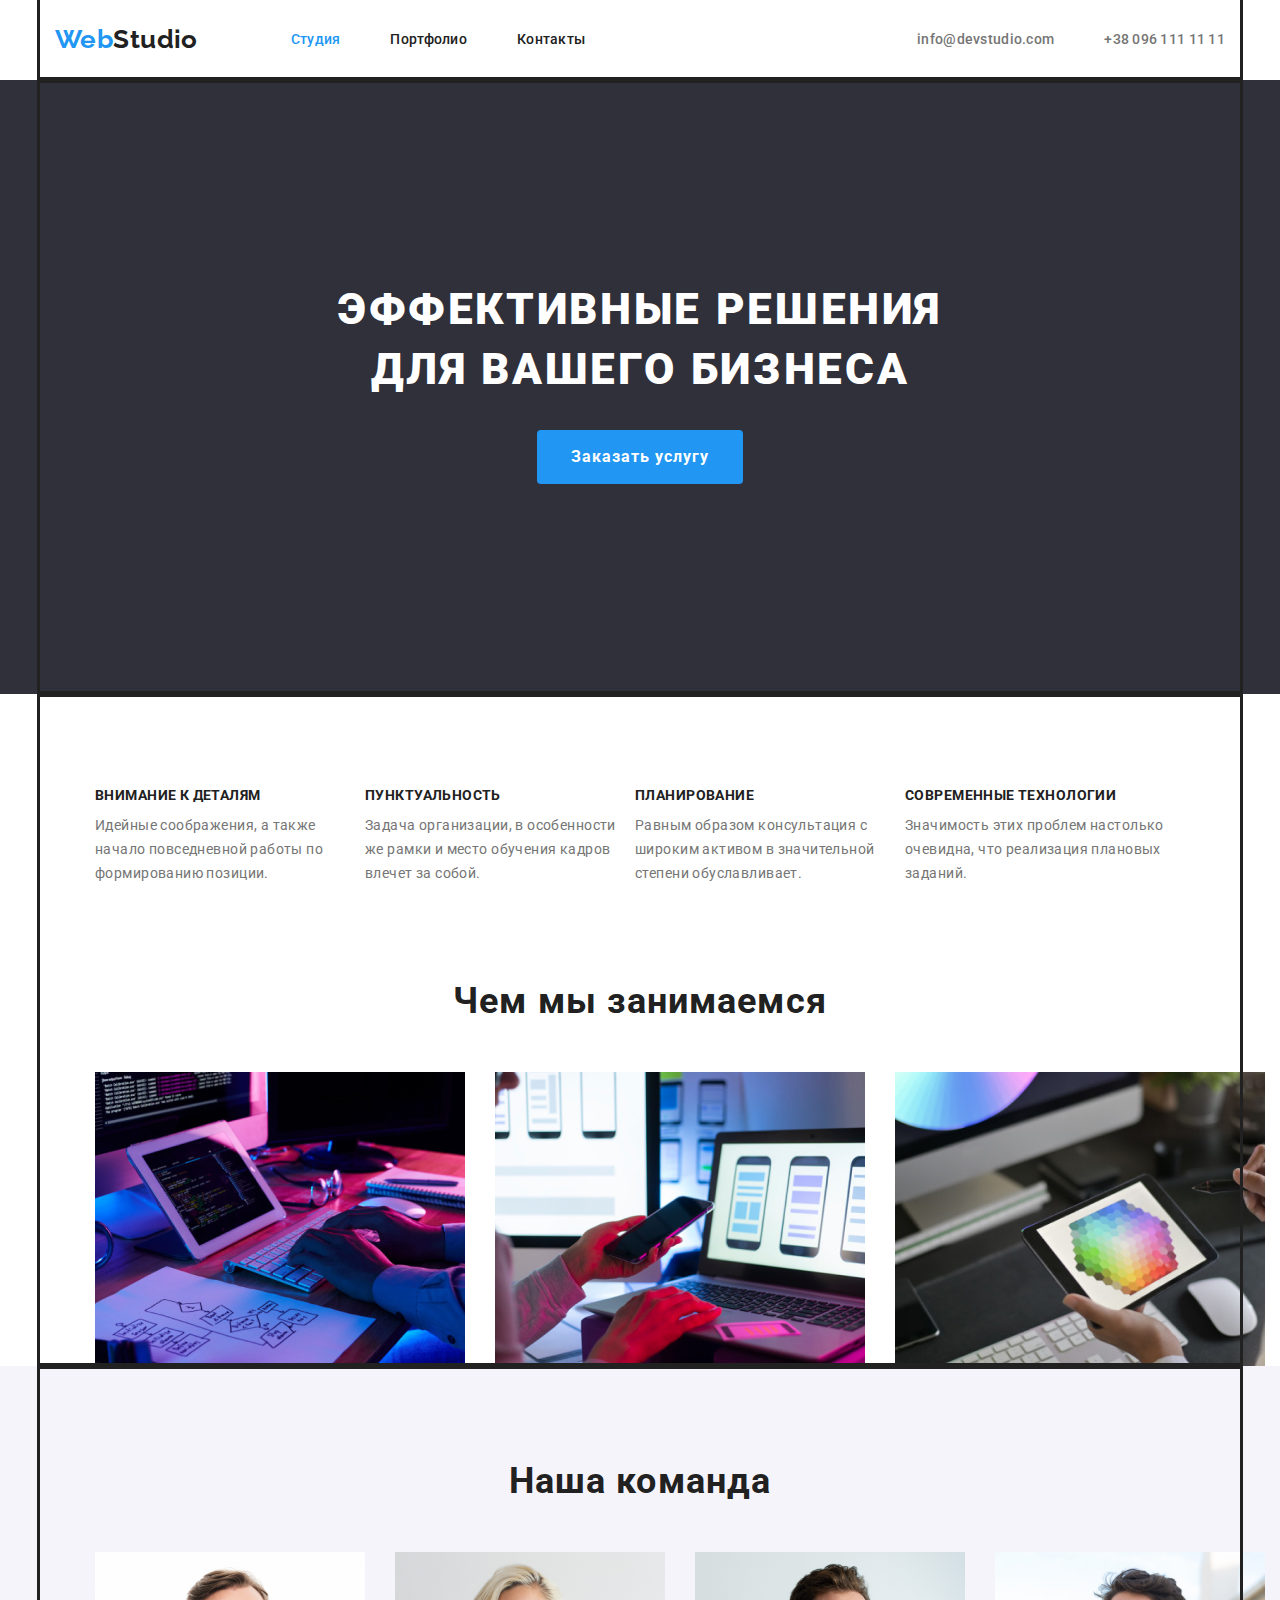
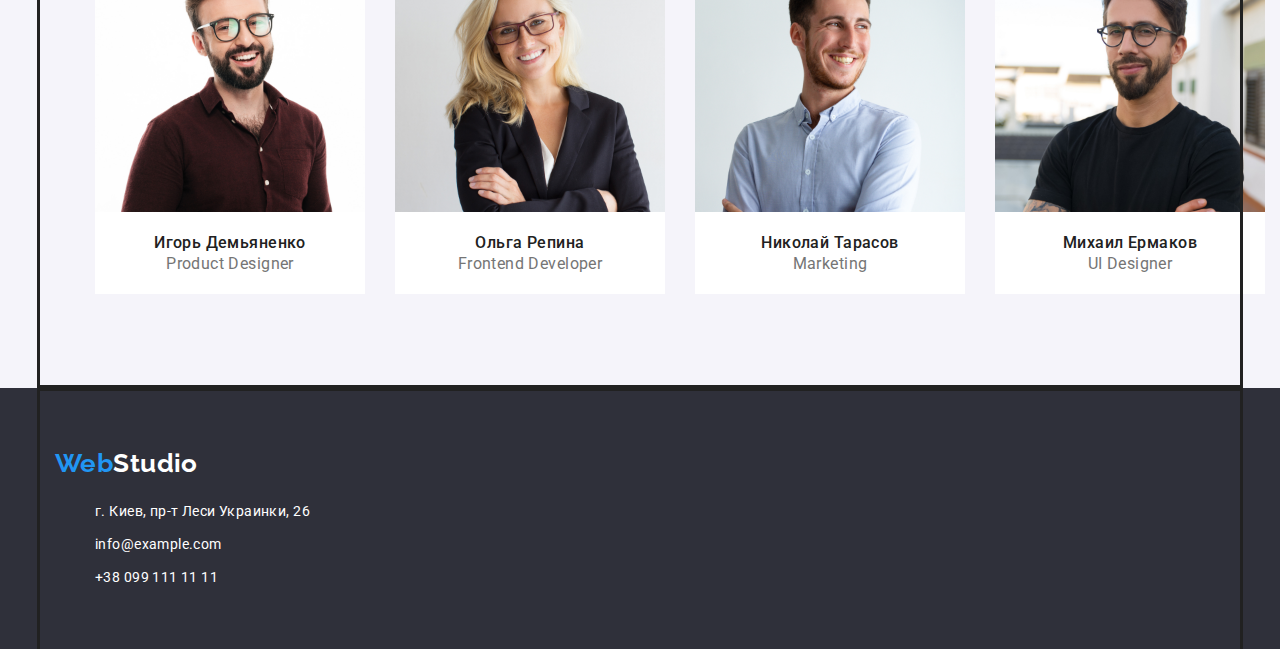
==== commit 8560fea3: "ДЗ 3" ====
--- a/index.html
+++ b/index.html
@@ -69,13 +69,13 @@
           <h2 class="section-title">Чем мы занимаемся</h2>
           <ul class="imag">
             <li class="work">
-              <img src="./img/layout.jpg" width="370" height="294" alt="Верстка" />
+              <img src="./img/layout.jpg" class="img-photo" width="370" height="294" alt="Верстка" />
             </li>
             <li class="work">
-              <img src="./img/design.jpg" width="370" height="294" alt="Дизайн" />
+              <img src="./img/design.jpg" class="img-photo" width="370" height="294" alt="Дизайн" />
             </li>
             <li class="work">
-              <img src="./img/registration.jpg" width="370" height="294" alt="Внешнее оформление" />
+              <img src="./img/registration.jpg" class="img-photo" width="370" height="294" alt="Внешнее оформление" />
             </li>
           </ul>
        
@@ -86,28 +86,28 @@
         <h2 class="section-title">Наша команда</h2>
         <ul class="work-list">
           <li class="photo-team">
-            <img src="./img/demyanenko.jpg" width="270" height="260" alt="Игорь Демьяненко" />
+            <img src="./img/demyanenko.jpg" class="img-photo" width="270" height="260" alt="Игорь Демьяненко" />
             <div class="optional">
               <h3 class="title-photo">Игорь Демьяненко</h3>
               <p class="text-photo">Product Designer</p>
             </div>
           </li>
           <li class="photo-team">
-            <img src="./img/repina.jpg" width="270" height="260" alt="Ольга Репина" />
+            <img src="./img/repina.jpg" class="img-photo" width="270" height="260" alt="Ольга Репина" />
            <div class="optional">
               <h3 class="title-photo">Ольга Репина</h3>
               <p class="text-photo">Frontend Developer</p>
            </div>
           </li>
           <li class="photo-team">
-            <img src="./img/tarasov.jpg" width="270" height="260" alt="Николай Тарасов" />
+            <img src="./img/tarasov.jpg" class="img-photo" width="270" height="260" alt="Николай Тарасов" />
             <div class="optional">
               <h3 class="title-photo">Николай Тарасов</h3>
               <p class="text-photo">Marketing</p>
             </div>
           </li>
           <li class="photo-team">
-            <img src="./img/ermakov.jpg" width="270" height="260" alt="Михаил Ермаков" />
+            <img src="./img/ermakov.jpg" class="img-photo" width="270" height="260" alt="Михаил Ермаков" />
             <div class="optional">
               <h3 class="title-photo">Михаил Ермаков</h3>
               <p class="text-photo">UI Designer</p>
@@ -119,7 +119,7 @@
    </main>
    <footer class="footer">
      <div class="container">
-      <a href="#" class="logo">Web<span class="logo-white">Studio</span></a>
+      <a href="#" class="logo second">Web<span class="logo-white">Studio</span></a>
       <address>
         <ul>
           <li class="adress">
--- a/css/styles.css
+++ b/css/styles.css
@@ -50,6 +50,9 @@
    padding-bottom: 25px;
    
 }
+.second {
+    padding-top: 60px;
+   }
 
 .logo-black {
     color: var(--title-text-color)
@@ -59,6 +62,8 @@
 }
 ul {
     list-style: none;
+    margin-top: 0;
+    margin-bottom: 0;
 }
 
 /* auth-nav */
@@ -213,6 +218,14 @@
     margin-bottom: 0;
     padding-bottom: 94px;
    
+}.work-list .photo-team:last-child{
+    margin-right: 0;
+}
+.img-photo {
+    display: block;
+    margin-top: 0;
+    margin-bottom: 0;
+
 }
 .optional {
     margin-top: 0;
@@ -235,6 +248,7 @@
     margin-top: 0;
     margin-bottom: 0;
     padding-top: 10px;
+    width: 270px;
 
     color: var(--primary-text-color);
       line-height: 1.71;
@@ -246,9 +260,9 @@
     padding-bottom: 30px;
 
     color: var(--primary-text-color);
-     font-size: 16px;
-     line-height: 1.19px;
-     text-align: center;
+    font-size: 16px;
+    line-height: 1.19px;
+    text-align: center;
 }
 /* Examples */
 .work-list .title {
@@ -263,10 +277,30 @@
     margin-right: 30px;
 }
 /* Проекты */
+.projects {
+    display: flex;
+    flex-wrap: wrap;
+    
+}
+.photo-class {
+    width: 370px;
+    margin-right: 30px;
+}
+.photo-class:nth-child(3n) {
+    margin-right: 0;
+}
+.project-photo {
+    margin-right: 30px;
+}
+.project-photo:nth-child(3n) {
+    margin-right: 0;
+}
 .title-project {
     color: var(--title-text-color);
 }
 .projects-title {
+    margin-top: 0;
+    margin-bottom: 0;
     color: var(--title-text-color);
     font-weight: 700;
     font-size: 18px;
@@ -275,6 +309,8 @@
     letter-spacing: 0.06em;
 }
 .projects-text {
+    margin-top: 0;
+    margin-bottom: 0;
     color: var(--primary-text-color);
     font-weight: 400;
     font-size: 16px;
@@ -284,10 +320,7 @@
         text-decoration: none;
         font-style: normal;
     }
-    .photo-class {
-        margin-top: 0;
-        margin-bottom: 30px;
-    }
+  
 /* button */
 .button {
     font-weight: 700;
@@ -319,8 +352,8 @@
     display: inline-block;
     margin-top: 0;
     margin-bottom:50px;
+    margin-right: 8px;
     padding: 6px 22px;
-
     color: var(--title-text-color);
     background-color: var(--background-color-alternativ);
     
@@ -331,6 +364,13 @@
 color: var(--primary-white-color);
 background-color: var(--accent-color);
 }
+.btn {
+    display: inline-block;
+    justify-content: center;
+    display: flex;
+    padding-top: 94px;
+    
+}
 /* Footer */
 .footer {
     margin-top: 0;
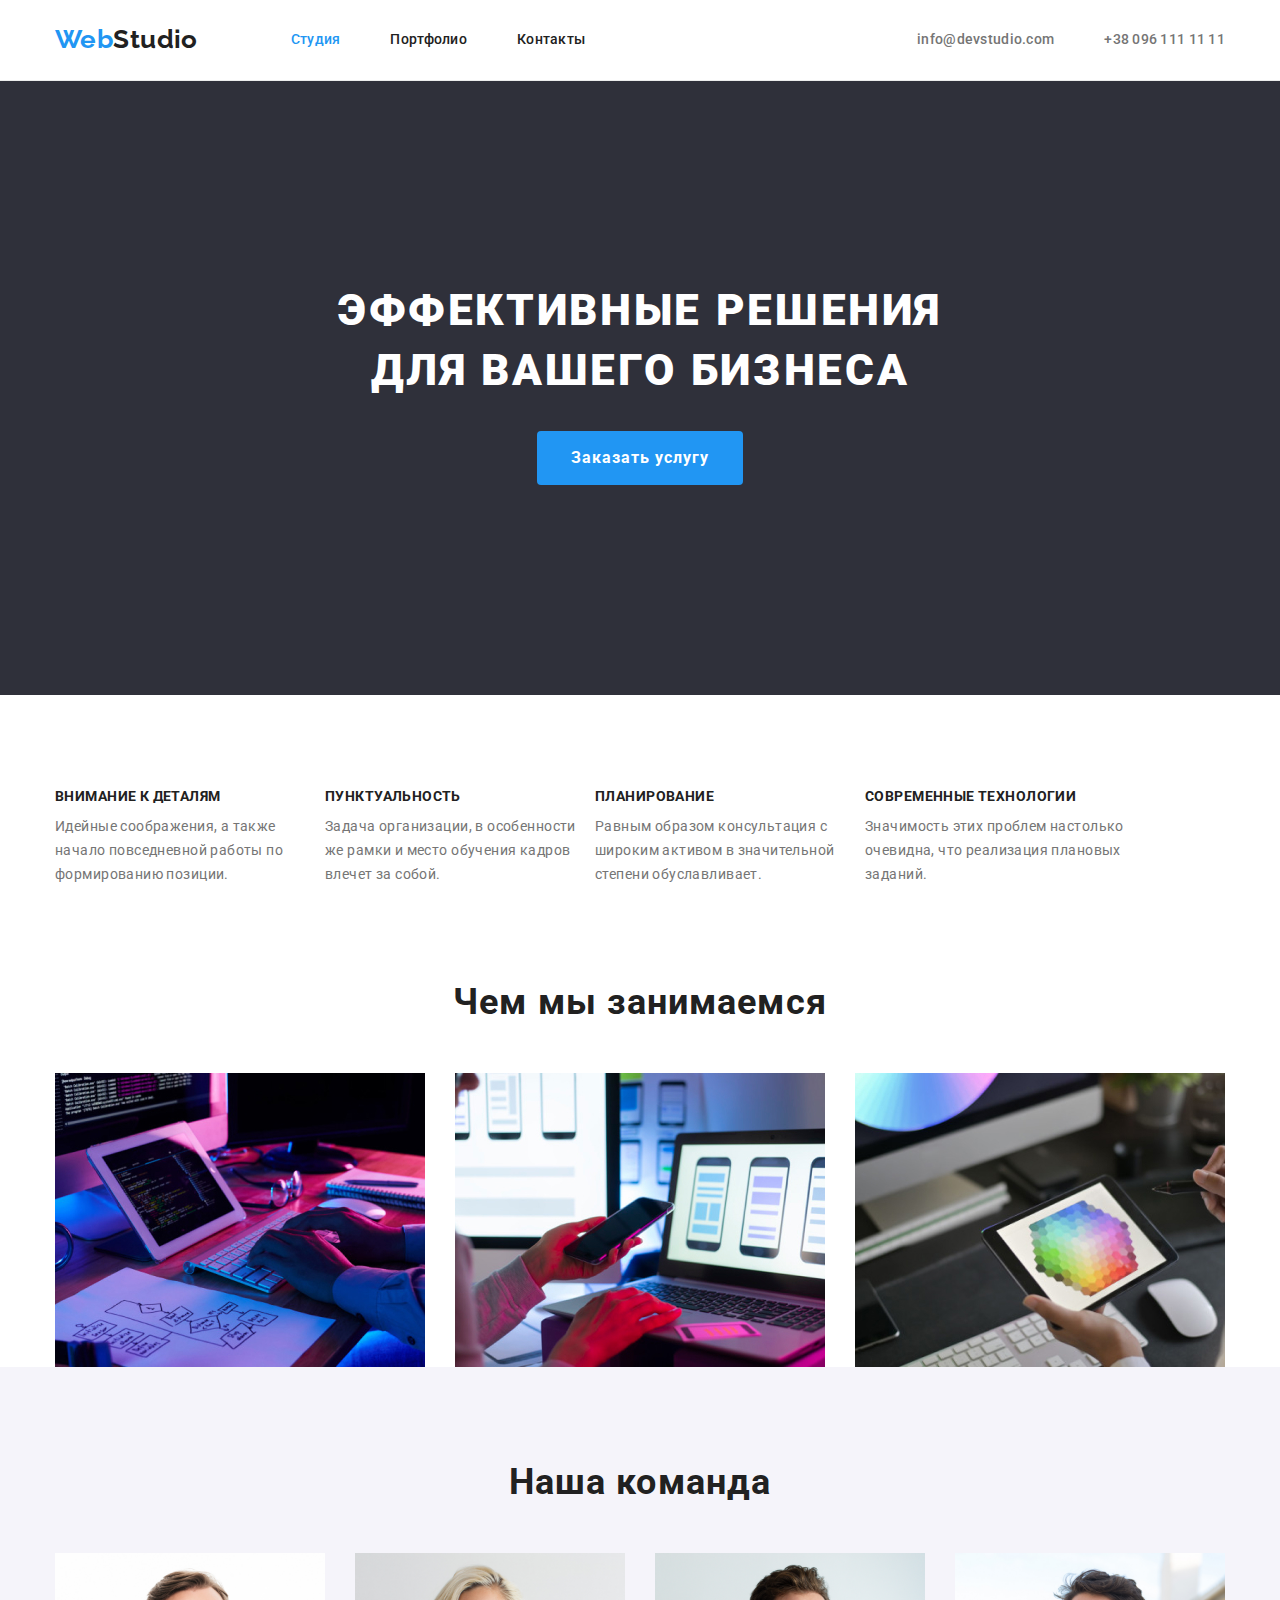
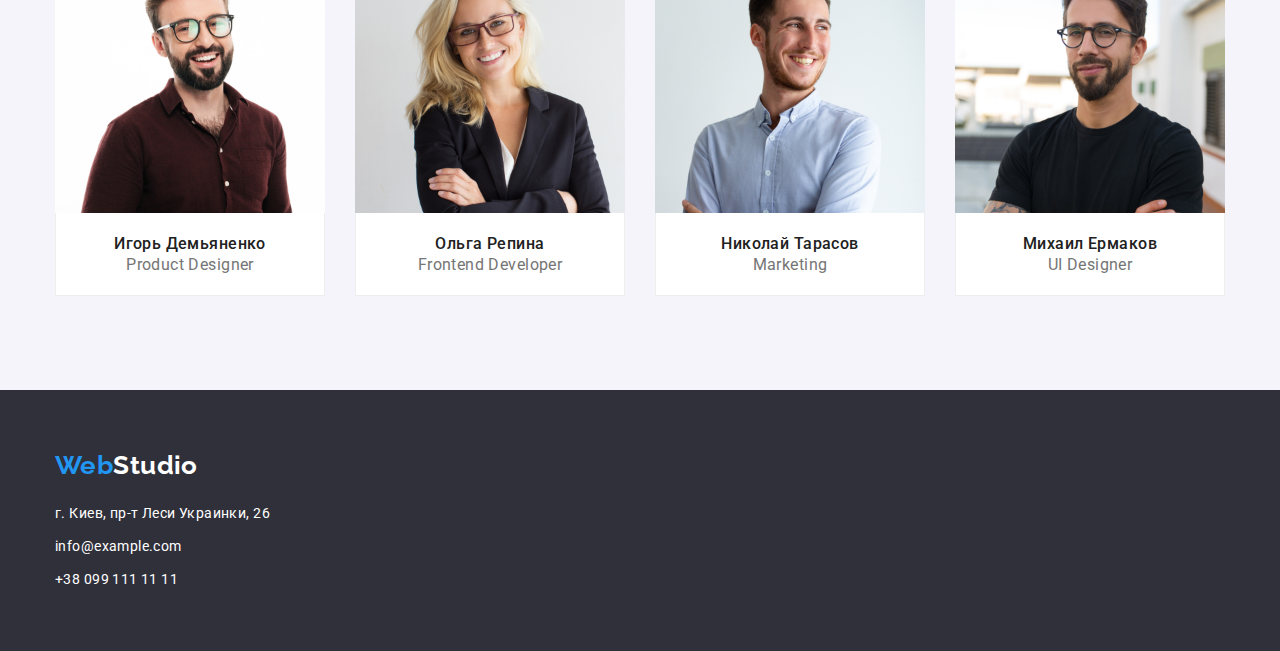
==== commit 0bd4099d: "Завершение ДЗ 3" ====
--- a/index.html
+++ b/index.html
@@ -121,7 +121,7 @@
      <div class="container">
       <a href="#" class="logo second">Web<span class="logo-white">Studio</span></a>
       <address>
-        <ul>
+        <ul class="adress-taem">
           <li class="adress">
             <a href="https://bit.ly/3pXMvUd" target="_blank" rel="noopener noreferrer" class="logo-address">г. Киев, пр-т Леси
               Украинки, 26</a>
--- a/css/styles.css
+++ b/css/styles.css
@@ -6,6 +6,8 @@
    --background-color: #2F303A;
    --background-color-alternativ: #F5F4FA;
    --accent-text-color: #188ce8;
+   --line-color: #ECECEC;
+   --line-color-second: #EEEEEE;
 }
 
 
@@ -23,10 +25,17 @@
     width: 1200px;
     padding-left: 15px;
     padding-right: 15px;
-outline-style: solid;
+}
+*,
+*::before,
+*::after{
+box-sizing: border-box;
 
 }
 /* Main-nav */
+.page-header {
+   border-bottom: 1px var(--line-color) solid;
+}
 .main-nav {
     display: flex;
     align-items: center;
@@ -52,6 +61,7 @@
 }
 .second {
     padding-top: 60px;
+    
    }
 
 .logo-black {
@@ -64,6 +74,7 @@
     list-style: none;
     margin-top: 0;
     margin-bottom: 0;
+    padding-left: 0;
 }
 
 /* auth-nav */
@@ -230,6 +241,9 @@
 .optional {
     margin-top: 0;
     margin-bottom: 0;
+    border-right: 1px var(--line-color-second) solid;
+    border-bottom: 1px var(--line-color-second) solid;
+    border-left: 1px var(--line-color-second) solid;
     background-color: var(--primary-white-color);
 
 }
@@ -280,16 +294,19 @@
 .projects {
     display: flex;
     flex-wrap: wrap;
+    padding-bottom: 94px;
     
 }
 .photo-class {
     width: 370px;
     margin-right: 30px;
+    padding-bottom: 30px;
 }
 .photo-class:nth-child(3n) {
     margin-right: 0;
 }
 .project-photo {
+    display: block;
     margin-right: 30px;
 }
 .project-photo:nth-child(3n) {
@@ -383,7 +400,8 @@
 }
 .adress {
    padding-top: 20px;
-}
+  }
+
 .adress-mail {
     padding-top: 9px;
     padding-bottom: 9px;
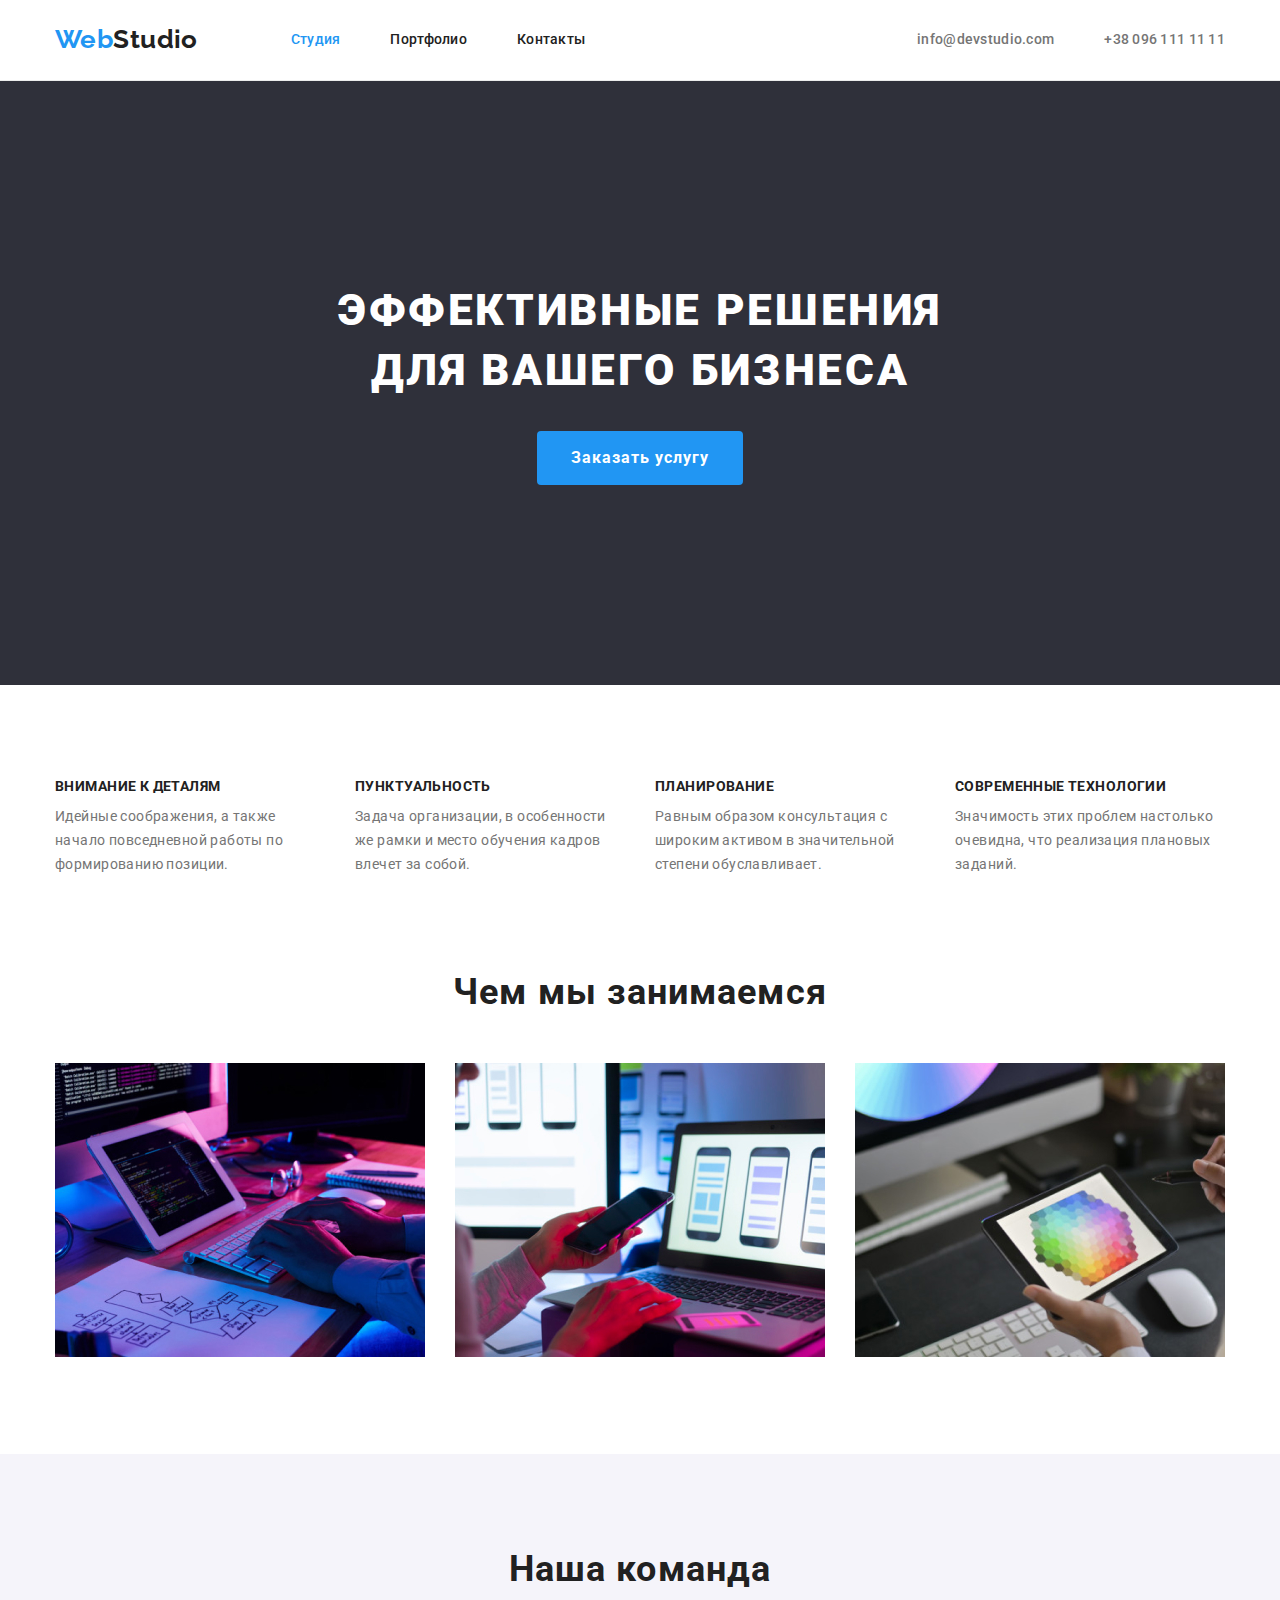
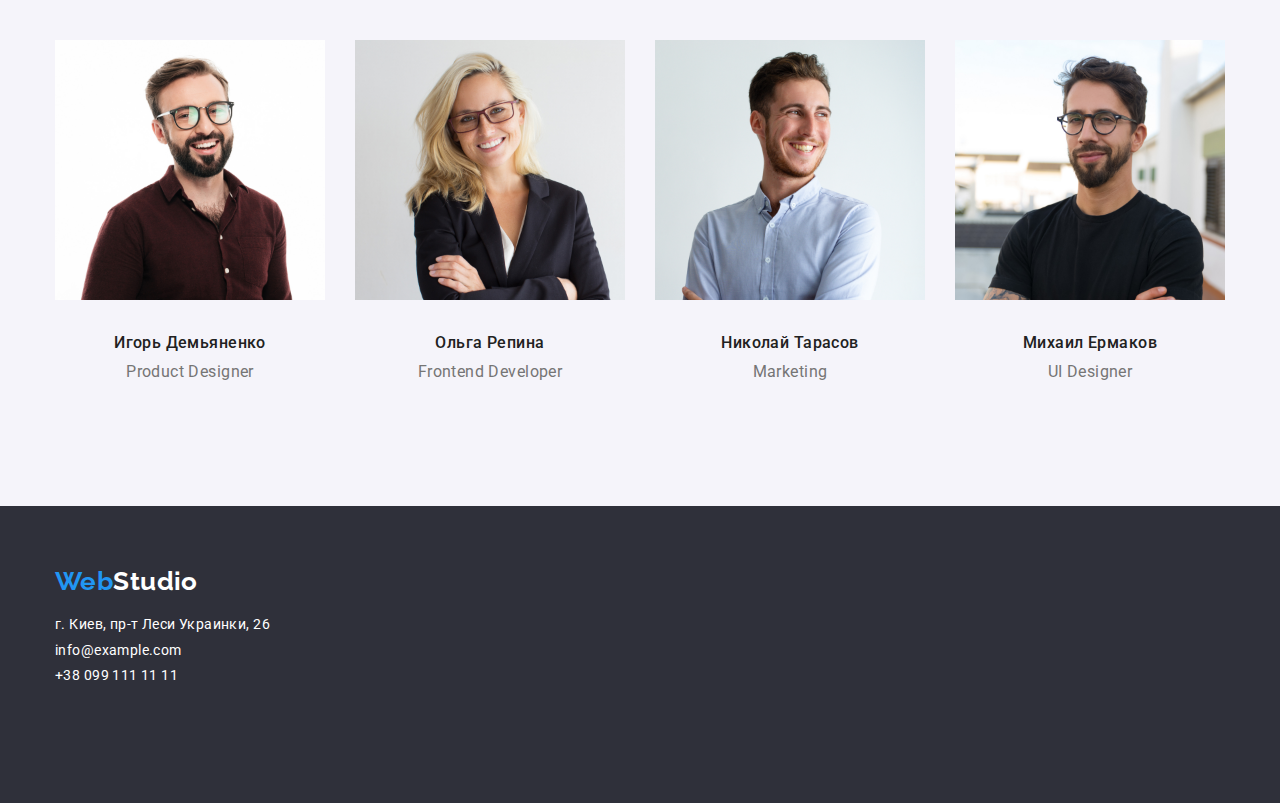
==== commit f9faa1d8: "Дополнительные правки к ДЗ 3" ====
--- a/index.html
+++ b/index.html
@@ -27,38 +27,38 @@
     </div>
    </header>
    <main>
-     <section class="hero">
-      <div class="container">
-        <h1 class="hero-title">Эффективные решения <br> для вашего бизнеса</h1>
-        <button class="button primary" type="button">Заказать услугу</button>
-      </div>
+      <section class="hero">
+       <div class="container">
+         <h1 class="hero-title">Эффективные решения <br> для вашего бизнеса</h1>
+         <button class="button-primary" type="button">Заказать услугу</button>
+       </div>
      </section>
      <section class="section">
        <div class="container">
           <h2 class="section-title name">Преимущества</h2>
           <ul class="features">
-            <li>
+            <li class="title-list">
               <h3 class="title">Внимание к деталям</h3>
               <p class="text">
                 Идейные соображения, а также начало повседневной работы по
                 формированию позиции.
               </p>
             </li>
-            <li>
+            <li class="title-list">
               <h3 class="title">Пунктуальность</h3>
               <p class="text">
                 Задача организации, в особенности же рамки и место обучения кадров
                 влечет за собой.
               </p>
             </li>
-            <li>
+            <li class="title-list">
               <h3 class="title">Планирование</h3>
               <p class="text">
                 Равным образом консультация с широким активом в значительной степени
                 обуславливает.
               </p>
             </li>
-            <li>
+            <li class="title-list">
               <h3 class="title">Современные технологии</h3>
               <p class="text">
                 Значимость этих проблем настолько очевидна, что реализация плановых
@@ -78,39 +78,38 @@
               <img src="./img/registration.jpg" class="img-photo" width="370" height="294" alt="Внешнее оформление" />
             </li>
           </ul>
-       
-       </div>
+        </div>
      </section>
-     <section class="section-team">
+     <section class="section team">
        <div class="container">
-        <h2 class="section-title">Наша команда</h2>
-        <ul class="work-list">
-          <li class="photo-team">
-            <img src="./img/demyanenko.jpg" class="img-photo" width="270" height="260" alt="Игорь Демьяненко" />
-            <div class="optional">
-              <h3 class="title-photo">Игорь Демьяненко</h3>
-              <p class="text-photo">Product Designer</p>
-            </div>
-          </li>
-          <li class="photo-team">
-            <img src="./img/repina.jpg" class="img-photo" width="270" height="260" alt="Ольга Репина" />
-           <div class="optional">
-              <h3 class="title-photo">Ольга Репина</h3>
-              <p class="text-photo">Frontend Developer</p>
-           </div>
-          </li>
-          <li class="photo-team">
-            <img src="./img/tarasov.jpg" class="img-photo" width="270" height="260" alt="Николай Тарасов" />
-            <div class="optional">
-              <h3 class="title-photo">Николай Тарасов</h3>
-              <p class="text-photo">Marketing</p>
-            </div>
-          </li>
-          <li class="photo-team">
-            <img src="./img/ermakov.jpg" class="img-photo" width="270" height="260" alt="Михаил Ермаков" />
-            <div class="optional">
-              <h3 class="title-photo">Михаил Ермаков</h3>
-              <p class="text-photo">UI Designer</p>
+         <h2 class="section-title">Наша команда</h2>
+         <ul class="work-list">
+           <li class="photo-team">
+             <img src="./img/demyanenko.jpg" class="img-photo" width="270" height="260" alt="Игорь Демьяненко" />
+             <div class="optional">
+               <h3 class="title-photo">Игорь Демьяненко</h3>
+               <p class="text-photo">Product Designer</p>
+             </div>
+           </li>
+           <li class="photo-team">
+             <img src="./img/repina.jpg" class="img-photo" width="270" height="260" alt="Ольга Репина" />
+             <div class="optional">
+               <h3 class="title-photo">Ольга Репина</h3>
+               <p class="text-photo">Frontend Developer</p>
+             </div>
+           </li>
+           <li class="photo-team">
+              <img src="./img/tarasov.jpg" class="img-photo" width="270" height="260" alt="Николай Тарасов" />
+              <div class="optional">
+               <h3 class="title-photo">Николай Тарасов</h3>
+               <p class="text-photo">Marketing</p>
+             </div>
+           </li>
+           <li class="photo-team">
+             <img src="./img/ermakov.jpg" class="img-photo" width="270" height="260" alt="Михаил Ермаков" />
+             <div class="optional">
+               <h3 class="title-photo">Михаил Ермаков</h3>
+               <p class="text-photo">UI Designer</p>
             </div>
           </li>
         </ul>
--- a/css/styles.css
+++ b/css/styles.css
@@ -29,9 +29,18 @@
 *,
 *::before,
 *::after{
-box-sizing: border-box;
-
-}
+box-sizing: border-box;}
+
+ h1,h2,h3,h4,h5,h6,p {
+margin: 0;
+ }
+.imag {
+    display: block;
+    display: flex;
+    margin-top: 0;
+    margin-bottom: 0;
+}
+
 /* Main-nav */
 .page-header {
    border-bottom: 1px var(--line-color) solid;
@@ -59,10 +68,6 @@
    padding-bottom: 25px;
    
 }
-.second {
-    padding-top: 60px;
-    
-   }
 
 .logo-black {
     color: var(--title-text-color)
@@ -72,20 +77,15 @@
 }
 ul {
     list-style: none;
-    margin-top: 0;
-    margin-bottom: 0;
+    margin: 0;
     padding-left: 0;
 }
 
 /* auth-nav */
 .auth-nav {
     display: flex;
-    margin-top: 0;
-    margin-bottom: 0;
     margin-left: auto;
-    padding-top: 32px;
-    padding-bottom: 32px;
-
+   
     color: var(--primary-text-color);
     font-weight: 500;
     line-height: 1.14;
@@ -99,6 +99,9 @@
     color: var(--accent-color);
 }
 .auth-nav-mail {
+    padding-top: 32px;
+    padding-bottom: 32px;
+
     color: var(--primary-text-color);
     font-style: normal;
     text-decoration: none;  
@@ -108,10 +111,8 @@
 }
 /* site-nav */
 .site-nav {
-display: flex;
-margin-top: 0;
-margin-bottom: 0;
-padding-left: 93px;
+   display: flex;
+   padding-left: 93px;
 }
 .site-nav .item {
     margin-right: 50px;
@@ -153,14 +154,15 @@
 }
 /* Hero */
 .hero {
+    padding-top: 200px;
+    padding-bottom: 200px;
     background-color: var(--background-color);
     text-align: center;
     }
 .hero-title {
     margin-top: 0;
     margin-bottom: 30px;
-    padding-top: 200px;
-
+    
     color: var(--primary-white-color);
     font-weight: 900;
     font-size: 44px;
@@ -174,19 +176,15 @@
 }
 /* Section */
 .section {
-margin-top: 0;
-margin-bottom: 0;
-}
-.section-team{
-    margin-top: 0;
-    margin-bottom: 0;
-    background-color: var(--background-color-alternativ);
-}
+   margin-top: 0;
+   margin-bottom: 0;
+   padding-top: 94px;
+   padding-bottom: 94px;
+}
+
 .section-title {
     margin-top: 0;
-    margin-bottom: 0;
-    padding-top: 94px;
-    padding-bottom: 50px;
+    margin-bottom: 50px;
 
     color: var(--title-text-color);
     font-weight: 700;
@@ -195,11 +193,8 @@
     text-align: center;
     letter-spacing: 0.03em;
     }
-.imag {
-    display: block;
-    display: flex;
-    margin-top: 0;
-    margin-bottom: 0;
+.team {
+    background-color: var(--background-color-alternativ);
 }
 .imag .work {
     margin-right: 30px;
@@ -213,11 +208,8 @@
     margin-top: 0;
     margin-bottom: 0;
 }
-.title {
-    margin-top: 0;
-    margin-bottom: 0;
-    padding-top: 94px;
-    
+.title {  
+    margin-bottom: 10px;
     color: var(--title-text-color);
     font-weight: 700;
     font-size: 14px;
@@ -227,55 +219,56 @@
 .photo-team {
     margin-top: 0;
     margin-bottom: 0;
-    padding-bottom: 94px;
-   
+      
 }.work-list .photo-team:last-child{
     margin-right: 0;
 }
-.img-photo {
+.img {
     display: block;
-    margin-top: 0;
-    margin-bottom: 0;
-
+    max-width: 100%;
+    height: auto;  
 }
 .optional {
-    margin-top: 0;
-    margin-bottom: 0;
+    padding-top: 30px;
+    padding-bottom: 30px;
+  
+}
+.text-optional {
+    padding-top: 20px;
+    padding-bottom: 20px;
     border-right: 1px var(--line-color-second) solid;
     border-bottom: 1px var(--line-color-second) solid;
     border-left: 1px var(--line-color-second) solid;
     background-color: var(--primary-white-color);
-
+    text-align: center;
 }
 .title-photo {
     margin-top: 0;
-    margin-bottom: 0;
-    padding-top: 30px;
-    padding-bottom: 10px;
-
+    margin-bottom: 10px;
     font-weight: 500;
     font-size: 16px;
-    line-height: 1.19px;
-    text-align: center;
-}
+    line-height: 1.2;
+    text-align: center;
+}
+.title-list {
+    margin-right: 30px;
+    width: 270px;
+    }
+.features .title-list:last-child{
+    margin-right: 0;
+} 
 .text {
-    margin-top: 0;
-    margin-bottom: 0;
-    padding-top: 10px;
-    width: 270px;
-
+    margin-bottom: 94px;
     color: var(--primary-text-color);
-      line-height: 1.71;
+    line-height: 1.71;
 }
 .text-photo {
     margin-top: 0;
     margin-bottom: 0;
-    padding-top: 10px;
-    padding-bottom: 30px;
-
+  
     color: var(--primary-text-color);
     font-size: 16px;
-    line-height: 1.19px;
+    line-height: 1.2;
     text-align: center;
 }
 /* Examples */
@@ -294,30 +287,26 @@
 .projects {
     display: flex;
     flex-wrap: wrap;
-    padding-bottom: 94px;
-    
+       
 }
 .photo-class {
     width: 370px;
     margin-right: 30px;
-    padding-bottom: 30px;
+    margin-bottom: 30px;
 }
 .photo-class:nth-child(3n) {
     margin-right: 0;
 }
-.project-photo {
-    display: block;
-    margin-right: 30px;
-}
-.project-photo:nth-child(3n) {
-    margin-right: 0;
+
+.photo-class:nth-last-child(-n+3) {
+    margin-bottom: 0;
 }
 .title-project {
     color: var(--title-text-color);
 }
 .projects-title {
     margin-top: 0;
-    margin-bottom: 0;
+    margin-bottom: 4px;
     color: var(--title-text-color);
     font-weight: 700;
     font-size: 18px;
@@ -340,24 +329,28 @@
   
 /* button */
 .button {
+    display: flex;
+    justify-content: center;
+    margin-bottom: 50px;
     font-weight: 700;
     font-size: 16px;
     line-height: 1.9;
     border-radius: 4px;
-    align-items: center;
-    text-align: center;
     letter-spacing: 0.06em;
     border-color: transparent;
 }
 
-.button.primary {
-    margin-top: 0;
-    margin-bottom: 210px;
+.button-primary {
+    
     padding: 10px 32px;
-
     color: var(--primary-white-color);
     background-color: var(--accent-color);
-    
+    font-weight: 700;
+    font-size: 16px;
+    line-height: 1.9;
+    border-radius: 4px;
+    letter-spacing: 0.06em;
+    border-color: transparent;
 }
 .button.primary:focus,
 .button.primary:hover {
@@ -366,45 +359,32 @@
 }
 
 .button.secondery {
-    display: inline-block;
-    margin-top: 0;
-    margin-bottom:50px;
+    margin-bottom: 0;
     margin-right: 8px;
     padding: 6px 22px;
     color: var(--title-text-color);
     background-color: var(--background-color-alternativ);
-    
-    
-}
+    }
 .button.secondery:focus,
 .button.secondery:hover {
 color: var(--primary-white-color);
 background-color: var(--accent-color);
 }
-.btn {
-    display: inline-block;
-    justify-content: center;
-    display: flex;
-    padding-top: 94px;
-    
-}
+
 /* Footer */
 .footer {
-    margin-top: 0;
-    margin-bottom: 0;
-
+    padding-top: 60px;
+    padding-bottom: 60px;
     background-color: var(--background-color);
-    line-height: 24px;
-    text-decoration: none;
-    font-style: normal;
+        
 }
 .adress {
-   padding-top: 20px;
+   margin-top: 20px;
   }
 
 .adress-mail {
-    padding-top: 9px;
-    padding-bottom: 9px;
+    margin-top: 9px;
+    margin-bottom: 9px;
 }
 .adress-phone {
     padding-top: 0;
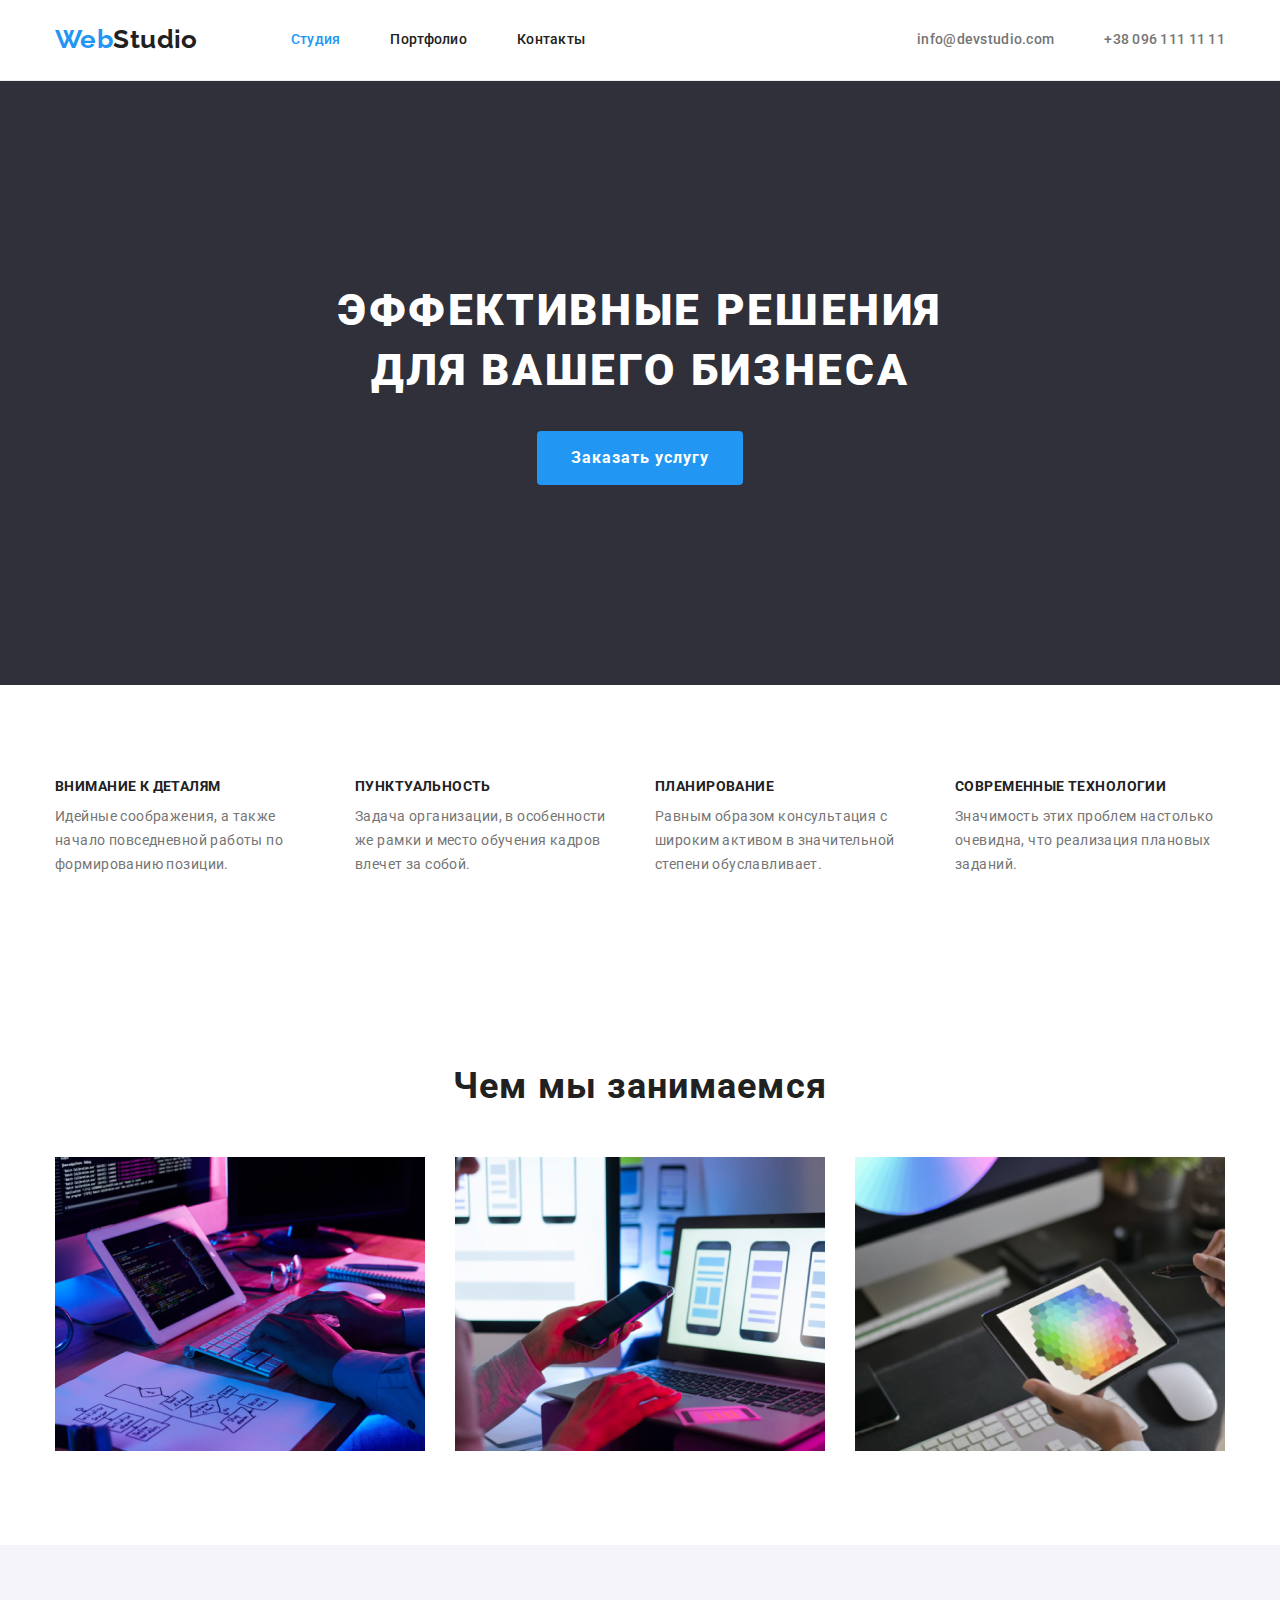
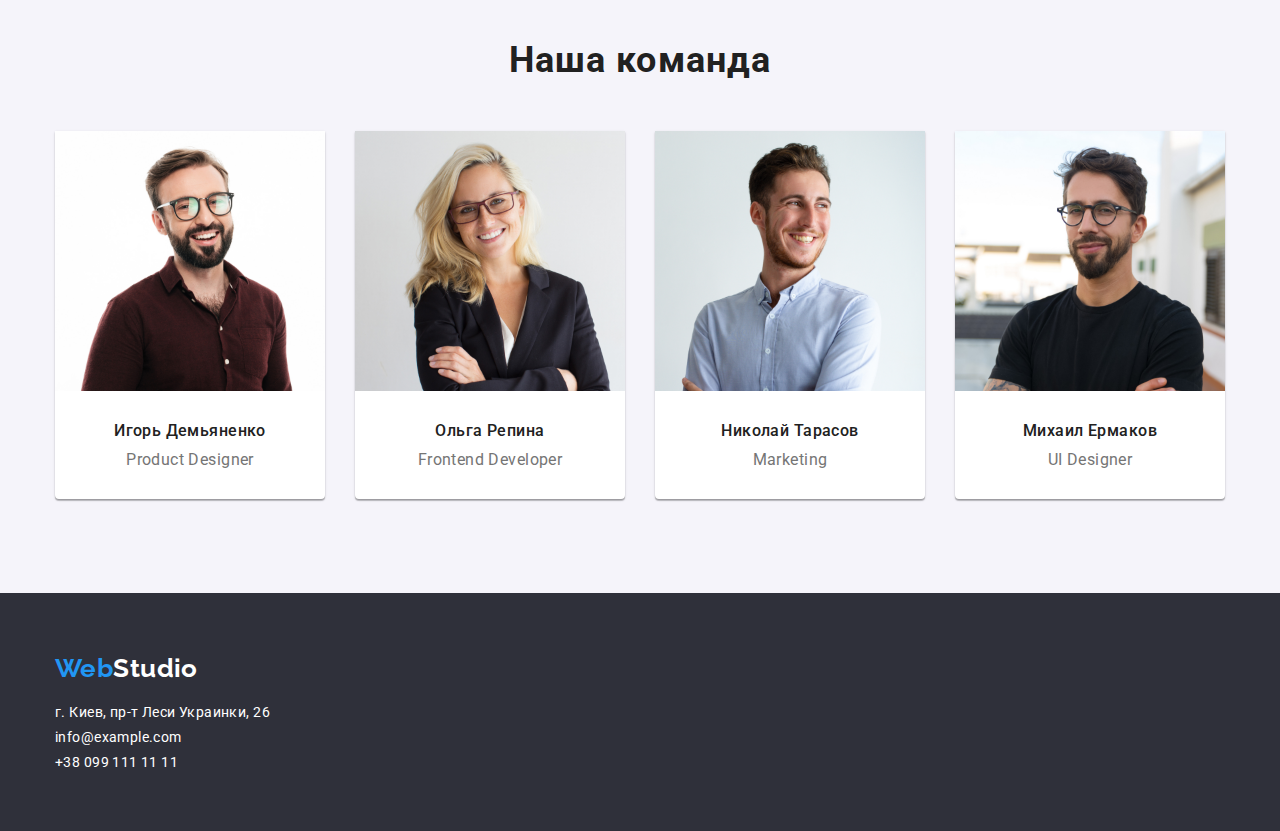
==== commit abfb3d98: "Крайние правки к ДЗ 3" ====
--- a/index.html
+++ b/index.html
@@ -33,8 +33,8 @@
          <button class="button-primary" type="button">Заказать услугу</button>
        </div>
      </section>
-     <section class="section">
-       <div class="container">
+      <section class="section">
+        <div class="container">
           <h2 class="section-title name">Преимущества</h2>
           <ul class="features">
             <li class="title-list">
@@ -66,6 +66,10 @@
               </p>
             </li>
           </ul>
+        </div>
+      </section>
+      <section class="section">
+        <div class="container">
           <h2 class="section-title">Чем мы занимаемся</h2>
           <ul class="imag">
             <li class="work">
@@ -79,7 +83,7 @@
             </li>
           </ul>
         </div>
-     </section>
+      </section>
      <section class="section team">
        <div class="container">
          <h2 class="section-title">Наша команда</h2>
@@ -126,7 +130,7 @@
               Украинки, 26</a>
           </li>
           <li class="adress-mail"><a href="info@example.com" class="logo-address-mail">info@example.com</a></li>
-          <li class="adress-phone"><a href="tel:380991111111" class="logo-address-mail">+38 099 111 11 11</a></li>
+          <li class="adress-mail"><a href="tel:380991111111" class="logo-address-mail">+38 099 111 11 11</a></li>
         </ul>
       </address>
      </div>
--- a/css/styles.css
+++ b/css/styles.css
@@ -112,7 +112,7 @@
 /* site-nav */
 .site-nav {
    display: flex;
-   padding-left: 93px;
+   margin-left: 93px;
 }
 .site-nav .item {
     margin-right: 50px;
@@ -176,8 +176,6 @@
 }
 /* Section */
 .section {
-   margin-top: 0;
-   margin-bottom: 0;
    padding-top: 94px;
    padding-bottom: 94px;
 }
@@ -219,29 +217,35 @@
 .photo-team {
     margin-top: 0;
     margin-bottom: 0;
+
+    background-color: var(--primary-white-color);
+    box-shadow: 0px 1px 3px rgba(0, 0, 0, 0.12),
+    0px 1px 1px rgba(0, 0, 0, 0.14),
+    0px 2px 1px rgba(0, 0, 0, 0.2);
+    border-radius: 0px 0px 4px 4px;
       
 }.work-list .photo-team:last-child{
     margin-right: 0;
 }
-.img {
+img {
     display: block;
     max-width: 100%;
     height: auto;  
 }
 .optional {
     padding-top: 30px;
-    padding-bottom: 30px;
-  
+    padding-bottom: 30px;  
 }
 .text-optional {
     padding-top: 20px;
     padding-bottom: 20px;
+    padding-left: 24px;
+    padding-right: 24px;
     border-right: 1px var(--line-color-second) solid;
     border-bottom: 1px var(--line-color-second) solid;
     border-left: 1px var(--line-color-second) solid;
     background-color: var(--primary-white-color);
-    text-align: center;
-}
+    }
 .title-photo {
     margin-top: 0;
     margin-bottom: 10px;
@@ -258,7 +262,6 @@
     margin-right: 0;
 } 
 .text {
-    margin-bottom: 94px;
     color: var(--primary-text-color);
     line-height: 1.71;
 }
@@ -293,6 +296,7 @@
     width: 370px;
     margin-right: 30px;
     margin-bottom: 30px;
+   
 }
 .photo-class:nth-child(3n) {
     margin-right: 0;
@@ -305,7 +309,6 @@
     color: var(--title-text-color);
 }
 .projects-title {
-    margin-top: 0;
     margin-bottom: 4px;
     color: var(--title-text-color);
     font-weight: 700;
@@ -383,13 +386,9 @@
   }
 
 .adress-mail {
-    margin-top: 9px;
-    margin-bottom: 9px;
-}
-.adress-phone {
-    padding-top: 0;
-    padding-bottom: 60px;
-}
+   margin-top: 9px;
+}
+
 .logo-white {
     color: var(--primary-white-color);
 }
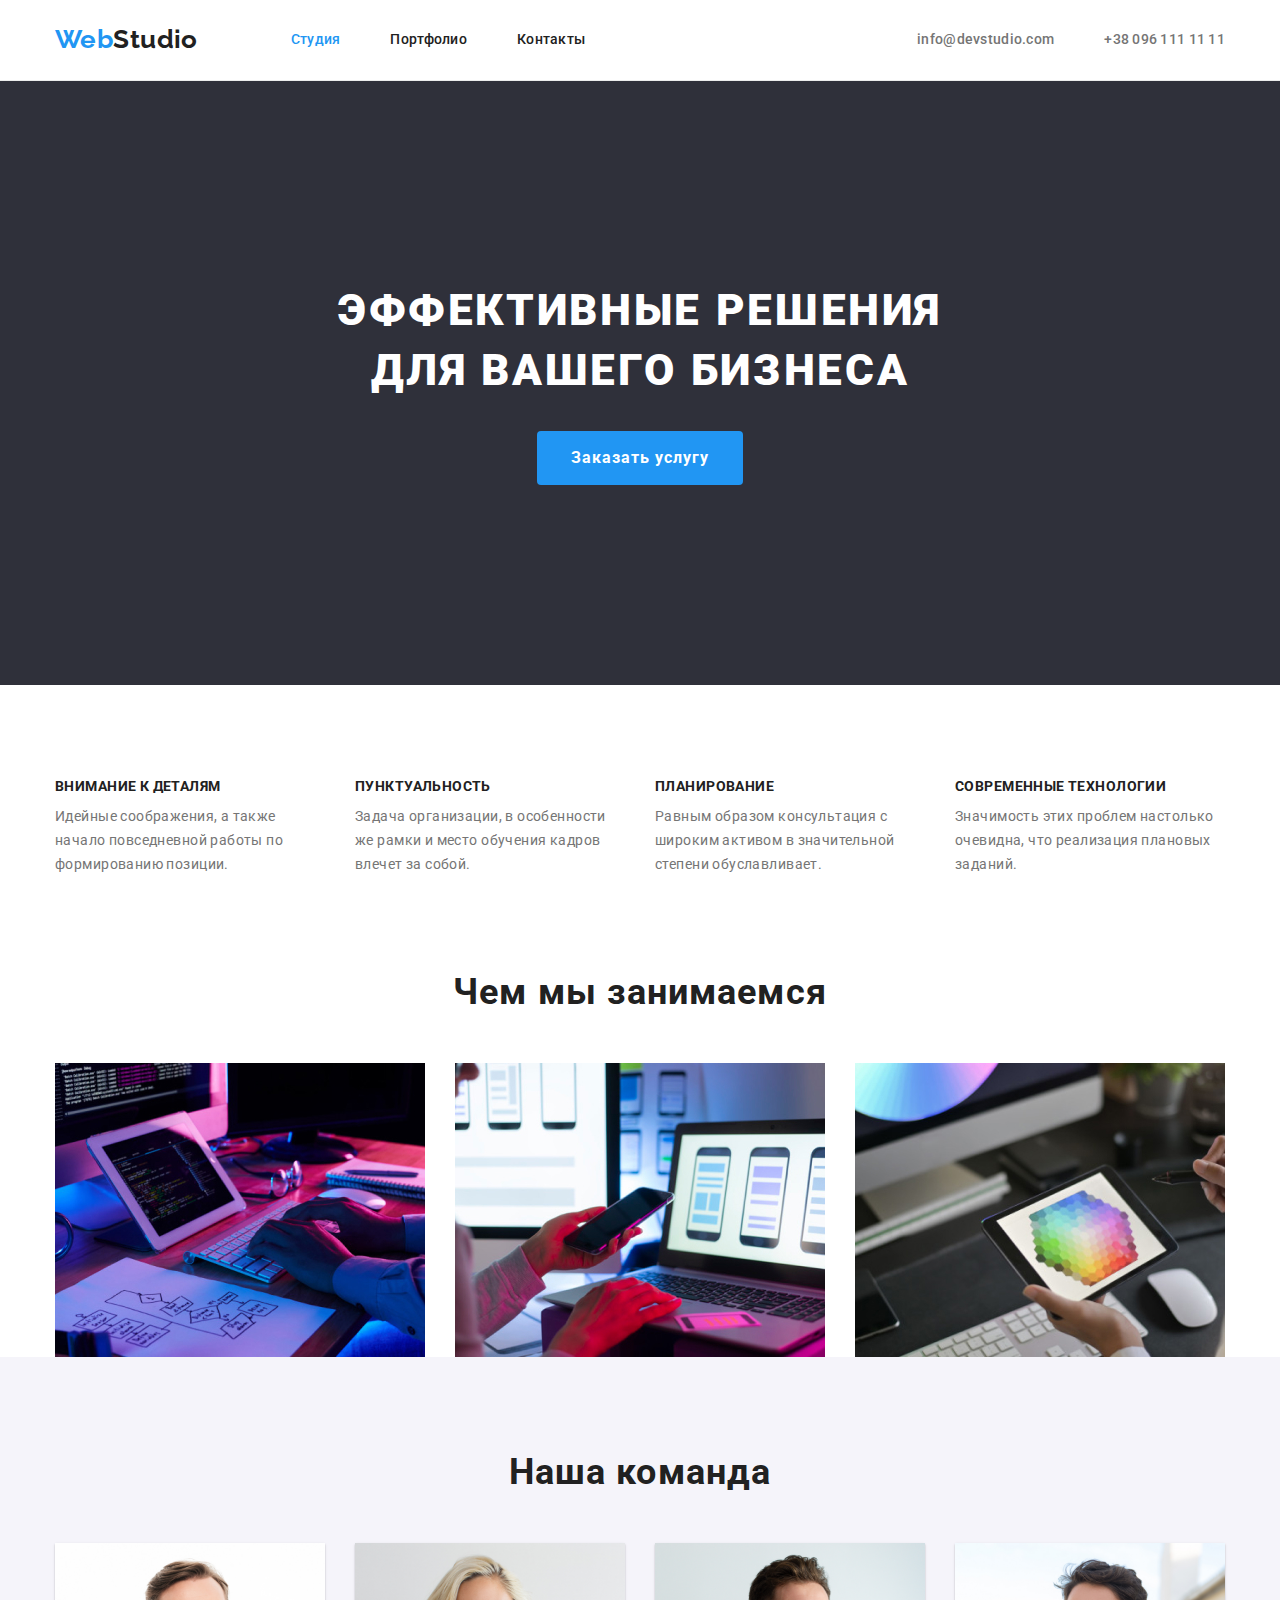
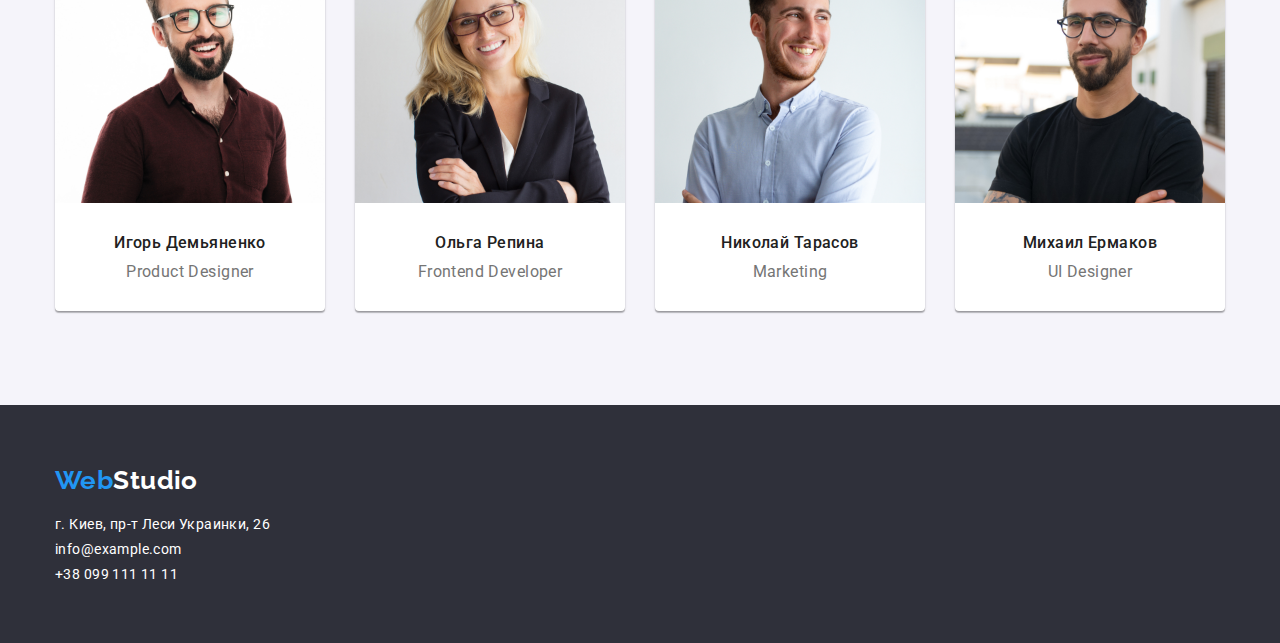
==== commit 118776ab: "Финальные штрихи" ====
--- a/index.html
+++ b/index.html
@@ -68,7 +68,7 @@
           </ul>
         </div>
       </section>
-      <section class="section">
+      <section class="section job">
         <div class="container">
           <h2 class="section-title">Чем мы занимаемся</h2>
           <ul class="imag">
--- a/css/styles.css
+++ b/css/styles.css
@@ -179,7 +179,9 @@
    padding-top: 94px;
    padding-bottom: 94px;
 }
-
+.job {
+    padding: 0;
+}
 .section-title {
     margin-top: 0;
     margin-bottom: 50px;
